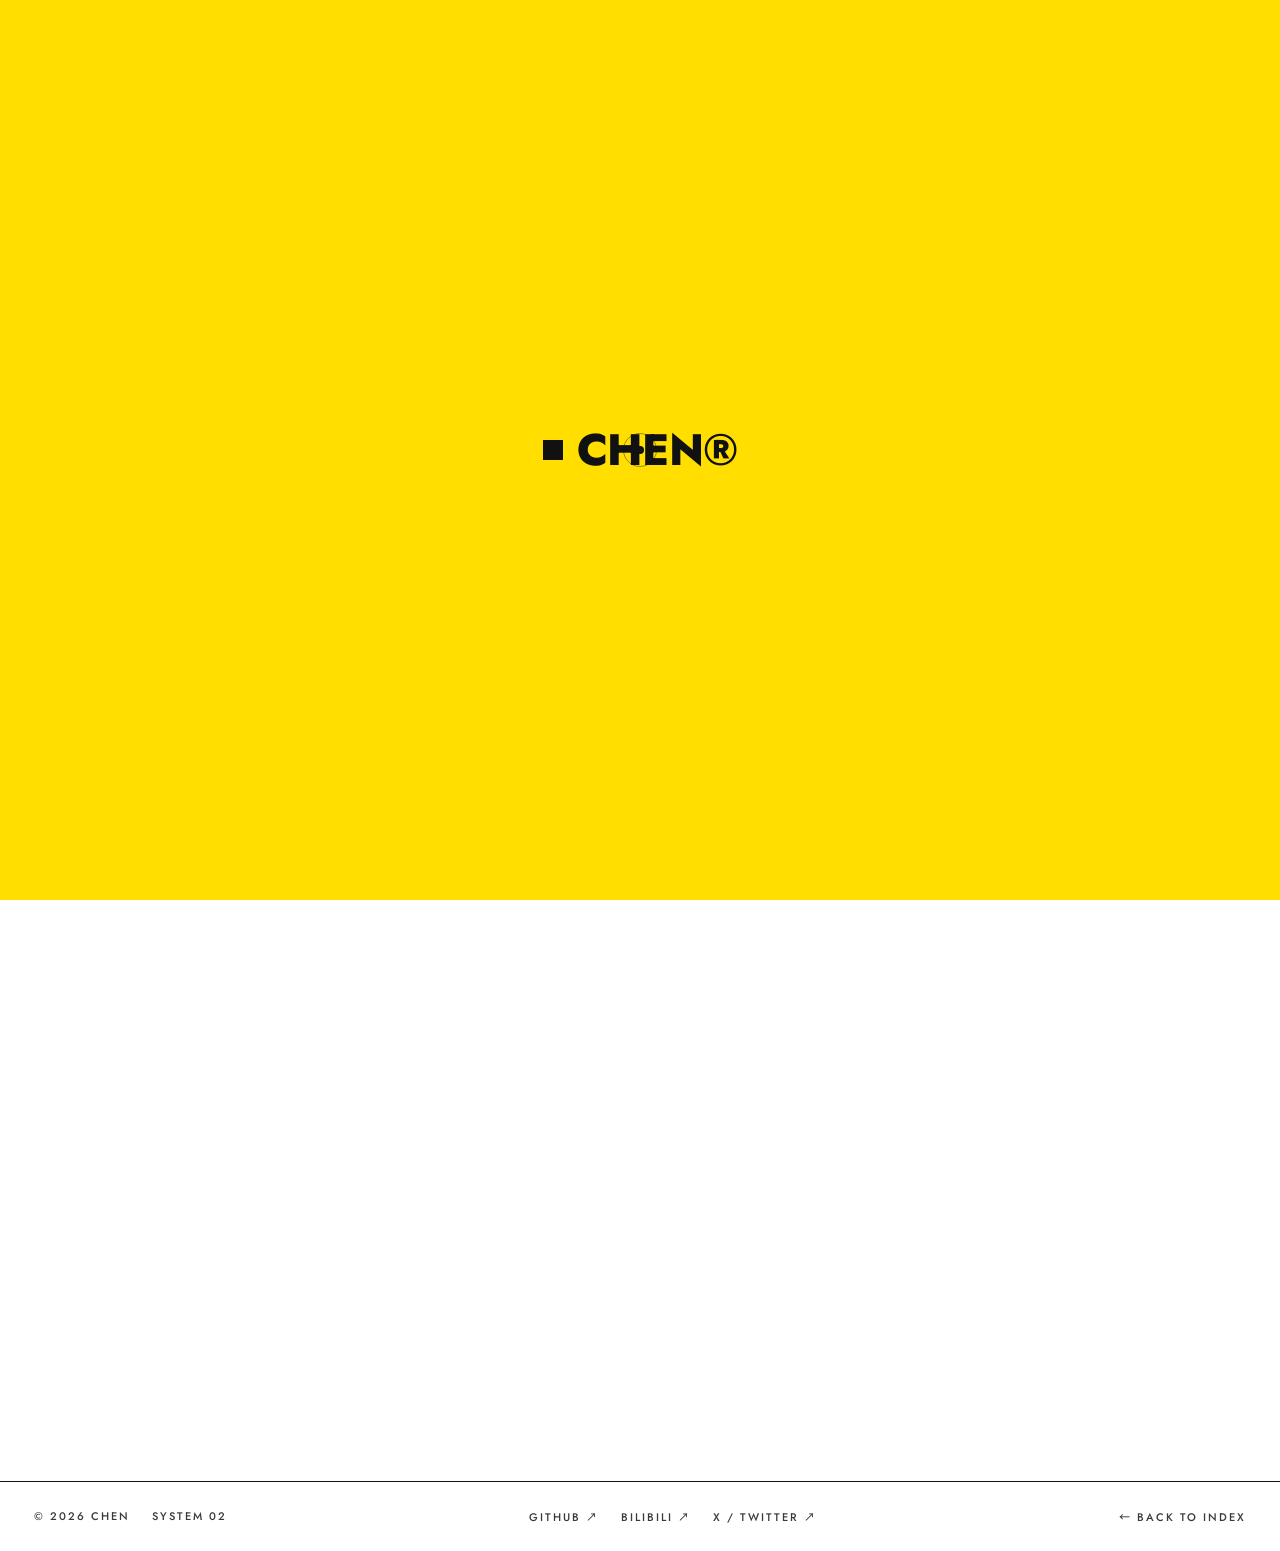
==== fonts.html @ 01720c63 "Add files via upload" ====
<!DOCTYPE html>
<html data-page-node-id="nYOJdnWu8ZZyfHiFkrrdMZ" class="no-js" lang="zh-CN">
<head data-page-node-id="UvE2v4RX8f2VY1qWaDmcv8">
<script data-page-node-id="cpgwsYTt4MnNUgyNFTaRMa" src="/page/page_comm/inject.js"></script>
<meta data-page-node-id="EA15i3opNkRr4Hnn3ng8b7" charset="UTF-8">
<script data-page-node-id="O2kXCRGP1AQzWh7XM5UOJa" data-pnid-children="IsnCxKUfnE5mKbG5j5nhQx">document.documentElement.className=document.documentElement.className.replace('no-js','js');try{if(!sessionStorage.getItem('chen_pre'))document.documentElement.className+=' pre';}catch(e){document.documentElement.className+=' pre';}</script>
<meta data-page-node-id="IaPw4rsGWJOn9pU447PgOO" content="width=device-width, initial-scale=1.0" name="viewport">
<title data-page-node-id="mW44eukzK0wHDHl4KvZFep" data-pnid-children="czRxDxhmEr64KifntRpVEs">FONTS 字体库 — CHEN'S SPACE</title>
<link data-page-node-id="kO2vTufAiVt3iDVhag9W1z" href="https://fonts.googleapis.com" rel="preconnect">
<link data-page-node-id="bN9BU9Z8NYeXM2BNpSwzYx" crossorigin href="https://fonts.gstatic.com" rel="preconnect">
<link data-page-node-id="aY2X4neZGTKGJ0FttTz8kz" href="https://fonts.googleapis.com/css2?family=Jost:wght@400;500;600;700;800&family=Instrument+Sans:wght@400;500;600&family=Space+Grotesk:wght@400;500;700&family=Archivo:wght@400;500;700&family=Cormorant+Garamond:wght@500;600&family=JetBrains+Mono:wght@400;500&family=Noto+Sans+SC:wght@400;500;700&family=Noto+Serif+SC:wght@500;600&display=swap" rel="stylesheet">
<style data-page-node-id="EY8PXegyibB2h5gaSeLUHU" data-pnid-children="M24SxAyWBAyn4FWIQLumMU">
/* ================= TOKENS ================= */
:root{
  --bg:#FFFFFF;--paper:#F9F9F9;--ink:#111111;--accent:#FFDE00;
  --muted:#A4A4A4;--line:#E3E3E3;--pre-bg:#E3E3E3;
  --disp:'Jost','Noto Sans SC',sans-serif;
  --sans:'Instrument Sans','Noto Sans SC',sans-serif;
  --ease:cubic-bezier(0.76,0,0.24,1);
  --ease-out:cubic-bezier(0.22,1,0.36,1);
}
*{margin:0;padding:0;box-sizing:border-box;-webkit-tap-highlight-color:transparent}
html{scrollbar-width:none;-ms-overflow-style:none}
::-webkit-scrollbar{display:none}
html,body{background:var(--bg);color:var(--ink)}
body{font-family:var(--sans);-webkit-font-smoothing:antialiased;overflow-x:hidden}
::selection{background:var(--ink);color:var(--accent)}
a{color:inherit;text-decoration:none}

/* ================= SHELL (preloader/veil/cursor/bg/marker/nav) ================= */
#preloader{display:none;position:fixed;inset:0;z-index:900;background:var(--pre-bg);align-items:center;justify-content:center;clip-path:circle(100% at 50% 50%);transition:clip-path 1s var(--ease);cursor:none;pointer-events:none}
html.pre #preloader{display:flex}
html.pre #preloader.preloader-hide{clip-path:circle(0px at 50% 50%)}
.preloader-logo{display:flex;align-items:center;gap:14px;font-family:var(--disp);font-weight:800;font-size:30px;letter-spacing:-.02em;animation:fadeLogo 4s ease-in-out infinite}
.preloader-logo .sq{width:22px;height:22px;background:var(--ink)}
@keyframes fadeLogo{0%,100%{opacity:.3}50%{opacity:1}}
.veil{position:fixed;inset:0;z-index:800;background:var(--accent);transform:translateY(-101%);display:flex;align-items:center;justify-content:center;transition:transform .7s var(--ease);pointer-events:none}
.veil .veil-mark{font-family:var(--disp);font-weight:800;font-size:clamp(28px,4vw,44px);letter-spacing:-.02em;display:flex;align-items:center;gap:14px}
.veil .veil-mark .sq{width:20px;height:20px;background:var(--ink)}
html.js body.loading .veil,html.js body.leaving .veil{transform:translateY(0)}
html.js body.leaving .veil{transition-duration:.45s}
.cursor-dot,.cursor-ring{display:none}
@media (hover:hover) and (pointer:fine){
  html.js body{cursor:none}
  html.js a,html.js button{cursor:none}
  html.js .cursor-dot{display:block;position:fixed;top:0;left:0;width:8px;height:8px;z-index:1000;background:var(--ink);border-radius:50%;pointer-events:none}
  html.js .cursor-ring{display:block;position:fixed;top:0;left:0;width:34px;height:34px;z-index:999;border:1.5px solid var(--ink);border-radius:50%;pointer-events:none;opacity:.4;transition:width .35s var(--ease-out),height .35s var(--ease-out),opacity .35s,border-color .35s,background-color .35s}
  html.js body.cursor-hover .cursor-ring{width:56px;height:56px;opacity:1;background:var(--accent)}
}
.dot-matrix-bg{position:fixed;inset:-12%;z-index:-2;pointer-events:none;background-image:radial-gradient(circle,rgba(0,0,0,.5) 1.5px,transparent 1.6px);background-size:34px 34px;background-position:center;opacity:.08;animation:dotBreatheA 7.5s ease-in-out infinite}
.dot-matrix-bg.layer-2{background-image:radial-gradient(circle,rgba(0,0,0,.38) 1.1px,transparent 1.2px);background-size:23px 23px;animation:dotBreatheB 11s ease-in-out infinite}
@keyframes dotBreatheA{0%,100%{opacity:.08}50%{opacity:.22}}
@keyframes dotBreatheB{0%,100%{opacity:.04}50%{opacity:.13}}
.bg-glow{position:fixed;inset:0;z-index:-1;pointer-events:none;mix-blend-mode:soft-light;opacity:.85;background:radial-gradient(circle 420px at 80% 20%,rgba(255,222,0,.6) 0%,rgba(255,222,0,0) 70%),radial-gradient(circle 340px at 15% 85%,rgba(255,222,0,.5) 0%,rgba(255,222,0,0) 70%)}
.page-marker{position:fixed;right:34px;top:50%;transform:translateY(-50%);z-index:5;font-family:var(--disp);font-weight:800;font-size:clamp(3.4rem,6vw,5.2rem);line-height:1;color:transparent;-webkit-text-stroke:1.5px var(--ink);pointer-events:none;user-select:none;animation:breathe 2.5s ease-in-out infinite}
@keyframes breathe{0%,100%{opacity:.4;transform:translateY(-50%) scale(1)}50%{opacity:1;transform:translateY(-50%) scale(1.08)}}
.nav{position:fixed;top:0;left:0;right:0;z-index:100;display:flex;align-items:center;justify-content:space-between;padding:18px 34px;background:linear-gradient(to bottom,rgba(255,255,255,.92),rgba(255,255,255,.75));-webkit-backdrop-filter:blur(10px);backdrop-filter:blur(10px);border-bottom:1px solid var(--line)}
.nav-logo{display:flex;align-items:center;gap:10px;font-family:var(--disp);font-weight:800;font-size:19px;letter-spacing:-.02em}
.nav-logo .sq{width:15px;height:15px;background:var(--ink);position:relative}
.nav-logo .sq::after{content:"";position:absolute;right:-5px;bottom:-5px;width:6px;height:6px;background:var(--accent)}
.nav-links{display:flex;align-items:center;gap:4px}
.nav-links a{position:relative;font-family:var(--disp);font-weight:500;font-size:12px;letter-spacing:.14em;text-transform:uppercase;padding:8px 14px;border-radius:999px;transition:background-color .4s var(--ease),color .4s var(--ease)}
.nav-links a .no{font-size:9px;color:var(--muted);margin-right:5px;transition:color .4s}
.nav-links a:hover{background:var(--paper)}
.nav-links a:hover .no{color:var(--ink)}
.nav-links a.active{background:var(--ink);color:var(--bg)}
.nav-links a.active .no{color:var(--accent)}
.st{opacity:0;transform:translateY(30px)}
body.revealed .st{opacity:1;transform:translateY(0);transition:opacity .8s var(--ease-out),transform .8s var(--ease-out);transition-delay:calc(var(--i,0)*90ms + .1s)}

/* ================= PAGE HEAD ================= */
.page-head{position:relative;z-index:2;max-width:1240px;margin:0 auto;padding:150px 34px 40px}
.page-head .crumb{font-family:var(--disp);font-weight:500;font-size:11px;letter-spacing:.3em;text-transform:uppercase;color:var(--muted);display:flex;align-items:center;gap:10px}
.page-head .crumb::after{content:"";width:44px;height:1px;background:var(--ink)}
.page-head h1{font-family:var(--disp);font-weight:800;font-size:clamp(46px,8vw,104px);line-height:.95;letter-spacing:-.03em;text-transform:uppercase;margin-top:18px;display:flex;align-items:baseline;gap:14px;flex-wrap:wrap}
.page-head h1 .yd{display:inline-block;width:.14em;height:.14em;background:var(--accent);border:1.5px solid var(--ink)}
.page-head h1 .cn{font-size:clamp(18px,2.4vw,30px);font-weight:500;color:#3a3a3a;letter-spacing:.08em}
.page-head .sub{margin-top:18px;font-size:14px;line-height:1.8;color:#3a3a3a;max-width:560px}

/* ================= FONT LIST ================= */
.font-list{position:relative;z-index:2;max-width:1240px;margin:0 auto;padding:0 34px 90px;border-top:1.5px solid var(--ink)}
.font-row{
  display:grid;grid-template-columns:130px minmax(0,1.1fr) minmax(0,1.6fr) 60px;
  align-items:center;gap:28px;
  padding:30px 10px;border-bottom:1.5px solid var(--ink);
  transition:background-color .45s var(--ease),padding-left .45s var(--ease);
}
.font-row:hover{background:var(--accent);padding-left:26px}
.font-row .aa{
  font-size:clamp(44px,5vw,66px);line-height:1;font-weight:600;
  letter-spacing:-.02em;
}
.font-row .fname{display:flex;flex-direction:column;gap:8px}
.font-row .fname b{font-family:var(--disp);font-weight:700;font-size:19px;letter-spacing:.01em;text-transform:uppercase}
.font-row .fname .tags{display:flex;gap:8px;flex-wrap:wrap}
.font-row .fname .tags span{
  font-family:var(--disp);font-weight:500;font-size:9.5px;letter-spacing:.2em;text-transform:uppercase;
  border:1px solid var(--ink);padding:4px 9px;
}
.font-row .sample{font-size:clamp(16px,1.8vw,22px);line-height:1.6;color:#1c1c1c}
.font-row .sample small{display:block;font-family:var(--disp);font-weight:500;font-size:10px;letter-spacing:.22em;text-transform:uppercase;color:#3a3a3a;margin-top:8px;opacity:.75}
.font-row .go{
  font-family:var(--disp);font-weight:600;font-size:22px;text-align:center;
  transform:translate(-8px,8px);opacity:0;transition:transform .5s var(--ease),opacity .4s var(--ease);
}
.font-row:hover .go{transform:translate(0,0);opacity:1}

/* specimen font classes */
.f-jost{font-family:'Jost',sans-serif}
.f-inst{font-family:'Instrument Sans',sans-serif}
.f-grot{font-family:'Space Grotesk',sans-serif}
.f-arch{font-family:'Archivo',sans-serif}
.f-corm{font-family:'Cormorant Garamond',serif}
.f-mono{font-family:'JetBrains Mono',ui-monospace,monospace}
.f-nsc{font-family:'Noto Sans SC',sans-serif}
.f-nserif{font-family:'Noto Serif SC',serif}

/* ================= FOOTER ================= */
.footer{position:relative;z-index:2;display:flex;align-items:center;justify-content:space-between;gap:18px;flex-wrap:wrap;padding:26px 34px;border-top:1.5px solid var(--ink)}
.footer .f-col{display:flex;align-items:center;gap:22px;flex-wrap:wrap;font-family:var(--disp);font-weight:500;font-size:11px;letter-spacing:.18em;text-transform:uppercase;color:#3a3a3a}
.footer .f-col a:hover{color:var(--ink);text-decoration:underline;text-decoration-color:var(--accent);text-decoration-thickness:2.5px;text-underline-offset:5px}

/* ================= RESPONSIVE ================= */
@media (max-width:900px){
  .nav{padding:14px 18px}
  .nav-links{gap:0;overflow-x:auto;max-width:62vw;scrollbar-width:none}
  .nav-links::-webkit-scrollbar{display:none}
  .nav-links a{padding:8px 10px;font-size:11px;white-space:nowrap}
  .nav-links a .no{display:none}
  .page-head{padding:120px 18px 30px}
  .font-list{padding:0 18px 60px}
  .font-row{grid-template-columns:80px minmax(0,1fr);gap:14px;padding:24px 6px}
  .font-row .sample{grid-column:1 / -1}
  .font-row .go{display:none}
  .font-row:hover{padding-left:12px}
  .page-marker{display:none}
  .footer{padding:22px 18px;justify-content:center;text-align:center}
  .footer .f-col{justify-content:center}
}
@media (max-width:600px){
  .font-row{grid-template-columns:1fr}
  .font-row .aa{font-size:clamp(34px,8vw,44px)}
}
@media (prefers-reduced-motion:reduce){
  *,*::before,*::after{animation-duration:.01s!important;transition-duration:.01s!important}
}
</style>
</head>
<body data-page-node-id="6rZ6s4NMIWgUJGigvIvJmc" class="loading">

<div data-page-node-id="UsezCfuIWHsiPCJ007fjKw" id="preloader"><div data-page-node-id="6JGy0RHjqoTTB8cUkrAyK7" class="preloader-logo"><span data-page-node-id="hr7AEvO4Laspf4Gc1YmkeS" class="sq"></span><!--pnid:21zjGy1n6E6VEM8p1F7XlC-->CHEN&reg;</div></div>
<div data-page-node-id="iBCZPZPldykMeRDzzv1bF6" class="veil"><span data-page-node-id="mag2aEYEwkCx3I92tl9Khd" class="veil-mark"><span data-page-node-id="9TYgtEEcvnedSUP25Ul3oZ" class="sq"></span><!--pnid:y1SlgEgqgQlmvk0rWFPy6y-->CHEN&reg;</span></div>
<div data-page-node-id="YjU0VUovuv2hJEzXuVMsi1" class="cursor-dot" id="cursorDot"></div>
<div data-page-node-id="vmhSU028qBpC7NKyXo9fym" class="cursor-ring" id="cursorRing"></div>
<div data-page-node-id="zWC32XFz2sVcxHJ9y6FDUl" class="dot-matrix-bg"></div>
<div data-page-node-id="LdhpwtNxpw8hiHqANZYV49" class="dot-matrix-bg layer-2"></div>
<div data-page-node-id="LJyDpXkTcCcfvFqjXEMNQM" class="bg-glow"></div>
<div data-page-node-id="Q9GwcorxyAkdDThEw0qd8W" class="page-marker"><!--pnid:6qOtV7UQMXIfUVk0YJNlmN-->03</div>

<header data-page-node-id="nes9A5waroYehv1hxr73gz" class="nav">
  <a data-page-node-id="skQ0bjxdYHzItRx2YgqlZ2" class="nav-logo" data-nav href="index.html"><span data-page-node-id="XGIDpchdI5n8xa8pQBj66Q" class="sq"></span><!--pnid:6027ZtAoVs1D8iPkERWAoj-->CHEN&reg;</a>
  <nav data-page-node-id="Gf05m1nG73kaZrZA5U2hRk" class="nav-links">
    <a data-page-node-id="7xz3AutO6IxunIxfhcgjJW" data-nav href="index.html"><span data-page-node-id="fySMWVPGBb15ZfMBqfHbPO" class="no"><!--pnid:v6cUr8YkUIxaCFAsqkNuNo-->01</span><!--pnid:YBr7ulztKCfK2ybYzJqSOh-->Index</a>
    <a data-page-node-id="BZttm8bJeZTLPs4N9CKXiQ" data-nav href="works.html"><span data-page-node-id="4jjg8YhDG9EkGAA2Epx2hL" class="no"><!--pnid:LqZBYqSmNZ3gXfaCrYy3im-->02</span><!--pnid:wDx2wTieHlTwWKpgnE7gZr-->Works</a>
    <a data-page-node-id="Om7B6EFRRt2iUVag7EZRpu" class="active" data-nav href="fonts.html"><span data-page-node-id="Gy98bcXcq0mtsruswuGbzE" class="no"><!--pnid:Vpr8bH69Y0CU0pok2XVjcz-->03</span><!--pnid:MuFtCBd1AsHt2E9gx25btc-->Fonts</a>
    <a data-page-node-id="O9by06tPZqviLQFVxYwd93" data-nav href="resources.html"><span data-page-node-id="th5KYmqc5uoKI0CgMWCTtp" class="no"><!--pnid:vFiOGIKpvx1njs5OjnIWUU-->04</span><!--pnid:fsVEPQrU2CV1gHDNAsZb7N-->Resources</a>
    <a data-page-node-id="cEPkaNAlwVBAHElsctoTPS" data-nav href="log.html"><span data-page-node-id="lrsfTmQKjDcLezvOhfxtoM" class="no"><!--pnid:k66I0NleoSPByVV7QHpv3I-->05</span><!--pnid:OpKmO3PnhThnraQsMTDUxU-->Log</a>
  </nav>
</header>

<main data-page-node-id="HvVlYWloiUWa57iA9fKVIU">
  <section data-page-node-id="7qZHIpqZJ6MyYwwxbj7bsL" class="page-head">
    <div data-page-node-id="e3TDqiiamwVg6EGIpZY9Pg" class="crumb st" style="--i:0"><!--pnid:ACyaGXzHXYJItheiskxE0B-->03 / Fonts</div>
    <h1 data-page-node-id="IZyTH9lXnR2R8ZtIrsoncj" class="st" style="--i:1"><!--pnid:JExoPekDISnl0ZxnA5ZhfE-->Fonts<span data-page-node-id="n6M4c6VWQJ2NqCYTD6GHyV" class="yd"></span><span data-page-node-id="Pc3fAAfolmmeyNjsDqtFYS" class="cn"><!--pnid:Hd1QYcFdQLuJYb6ZR9HJ31-->字体库</span></h1>
    <p data-page-node-id="CakEXeA2xunoRut4tdUUCK" class="sub st" style="--i:2"><!--pnid:dKH6TqJST4j0EL8zoXxQWS-->收集并反复使用的八组字体。比例字体为了效率而优化，等宽字体拒绝优化 &mdash;&mdash; 各有各的诚实。</p>
  </section>

  <section data-page-node-id="4LXTGTBhnwcBcBQLSTgwCL" class="font-list">

    <a data-page-node-id="HK0fw1CzefDYv2Jup9PPPz" class="font-row st f-jost" href="https://fonts.google.com/specimen/Jost" rel="noopener" target="_blank" style="--i:3">
      <span data-page-node-id="y8WmL2TnOzwa4E9ySPuca3" class="aa"><!--pnid:bwI66UnmrAFvLbXfCifHra-->Aa</span>
      <span data-page-node-id="Lw6s2LWNiTrfLiKMb7b1ml" class="fname"><b data-page-node-id="aRwxl3SpQQ3rjQGNVW1LDa"><!--pnid:X2JiaRd4eBUAfjJ4U37AuC-->Jost</b><span data-page-node-id="XJwIBxzfnKm5ZGFU4MYr4c" class="tags"><span data-page-node-id="iBDHZHuDDzpycoeuy31NOG"><!--pnid:JTxsONgqRcXTBgMzgnucoB-->Geometric</span><span data-page-node-id="0UwcT0uprYtvsHwPlzNGbQ"><!--pnid:wtkkytzWgzqLOShmQQxRls-->Sans</span><span data-page-node-id="CcPgYQekfCF9Zi9ZWEIYYh"><!--pnid:bUN8JfbTllsqcNnhhiP2Xg-->Display</span></span></span>
      <span data-page-node-id="2zjvaIleP6BfPQsDCQFWtk" class="sample"><!--pnid:5LIUjQvDEZskmSYDnUKt4W-->秩序，是被度量过的混沌。<small data-page-node-id="pssmhFVKj2bu8lPqNrDOpt"><!--pnid:xuftykorhWrMxa6xF8eUfP-->The quick brown fox jumps over the lazy dog.</small></span>
      <span data-page-node-id="NL1BgXmkaikQ4JR2AWWxIP" class="go"><!--pnid:9kM70PSAiwyGuuST1q4N72-->&nearr;</span>
    </a>

    <a data-page-node-id="GiqOn4wDvw8dx8LnCvsLje" class="font-row st f-inst" href="https://fonts.google.com/specimen/Instrument+Sans" rel="noopener" target="_blank" style="--i:4">
      <span data-page-node-id="PZLzWDDsiaDhiJ8A0XbUwj" class="aa"><!--pnid:uAZgfgyxgUqPrZJtKABWiN-->Aa</span>
      <span data-page-node-id="W92jkDhTPoCjnfeYEcUD0Z" class="fname"><b data-page-node-id="UcajwPFTp1ODtDv1gIkYY8"><!--pnid:XA3UP0sHjW7NoAi012Zc6i-->Instrument Sans</b><span data-page-node-id="v9o24odKOUF4AzPWFQal6Y" class="tags"><span data-page-node-id="xa11dQWyL0F5Z9mCSJqP3m"><!--pnid:Zf5L2pGKJWLG2bjRQWilfr-->Grotesk</span><span data-page-node-id="IG2G15Y9SlujUF95wkwafd"><!--pnid:T2YJXjbATHSXngcpA1gT8N-->Body</span></span></span>
      <span data-page-node-id="w6fGrr6wKjKpdVYL3KJNJ5" class="sample"><!--pnid:mOhBySrm6Af8Bo7Mms58Jc-->界面不需要伪装成别的东西。<small data-page-node-id="u6ylTwNGMXsvJCGLs1J1mX"><!--pnid:ONFF0xaV7TluRSvXplhqM7-->Grids are a worldview, not decoration.</small></span>
      <span data-page-node-id="z5t4AU530mdzL7R79Eg6fZ" class="go"><!--pnid:VnR1uU3IDHIRTpYCGzQHKk-->&nearr;</span>
    </a>

    <a data-page-node-id="DwuYmHPM8LN3aeiwxu0RNc" class="font-row st f-grot" href="https://fonts.google.com/specimen/Space+Grotesk" rel="noopener" target="_blank" style="--i:5">
      <span data-page-node-id="NwWAvzSvxxEaFtVV0vuZz1" class="aa"><!--pnid:lgsubACSzFCQwXpjZa0NWA-->Aa</span>
      <span data-page-node-id="YU0RIsET6FaP8F1LBxbTG1" class="fname"><b data-page-node-id="I656yDsF0jZIcf5twQ0iEs"><!--pnid:SbByNiAc7jeJZTxXj7oV13-->Space Grotesk</b><span data-page-node-id="9cSQWVFcZaPSWVQIRvMf3M" class="tags"><span data-page-node-id="M9ObEPcMzGvIJSXNsxdPo4"><!--pnid:UVDKTcZrYKt0GQ5XGLd29H-->Tech</span><span data-page-node-id="QTUL0VovaZcF2rzoZupyem"><!--pnid:2485zX29GWz5vg4Gr8v5ec-->Sans</span></span></span>
      <span data-page-node-id="ySlfib9NDW1CXtGki71Q50" class="sample"><!--pnid:jc1c4Abw9DfsICDBlYrgE9-->GRID DISCIPLINE SINCE 2019.<small data-page-node-id="979lXB7wCNEk0QjrQHnTU1"><!--pnid:s2lopXatHFhyxG0fnGYCfq-->等宽的骨，比例的皮。</small></span>
      <span data-page-node-id="cwPHTvgq90ImVavoVxrHkY" class="go"><!--pnid:JGRtsnMuG0YkXPxKbzvYo9-->&nearr;</span>
    </a>

    <a data-page-node-id="eCITtn0kwLiM469o3tRcTl" class="font-row st f-arch" href="https://fonts.google.com/specimen/Archivo" rel="noopener" target="_blank" style="--i:6">
      <span data-page-node-id="qisKComD3sVmPTkOQ4LCKq" class="aa"><!--pnid:zD3cUW8f3RFhiUcRZyC0mj-->Aa</span>
      <span data-page-node-id="HUvpXMriIZXfS6eKJrG296" class="fname"><b data-page-node-id="FbLqRxX19ibxsbTR1SEZDI"><!--pnid:erNPOXnQ2HkP6H8RQaHpTl-->Archivo</b><span data-page-node-id="As7PxdyVfxpKgfXA7yQXvY" class="tags"><span data-page-node-id="HEz2QnyanvUVgSGtt3JyE4"><!--pnid:qLxHQLyomaU6GnAV2V2hHN-->Neo-Grotesk</span><span data-page-node-id="2AtPgGcbrrEpOrcnqUu3P3"><!--pnid:FQ1bkLhR5vXuutrATYargS-->Poster</span></span></span>
      <span data-page-node-id="oe1zHbXxiR1nIwKXrAo9kH" class="sample"><!--pnid:9SQVEGE7lppnqwGulhLLYc-->快是态度，慢是尊严。<small data-page-node-id="6qGZ1UrNff7xxblawD995N"><!--pnid:EZ441wpUXDuVdSD59kqutC-->Acceleration is an attitude.</small></span>
      <span data-page-node-id="k0ZvIj61z2yDKkue48sUNj" class="go"><!--pnid:JXCY8TEqAUbvKQTsjEPW5s-->&nearr;</span>
    </a>

    <a data-page-node-id="kKalGBF3MyHHANiRHKHW9E" class="font-row st f-corm" href="https://fonts.google.com/specimen/Cormorant+Garamond" rel="noopener" target="_blank" style="--i:7">
      <span data-page-node-id="VMFj9Kw73DR1JKj6nHpqrg" class="aa"><!--pnid:eLd3Dctbf4c3N4QrqVd8fk-->Aa</span>
      <span data-page-node-id="mSQBuY8W9bGOudR4ltqi1r" class="fname"><b data-page-node-id="REDNdNJ7xN7l3LqKQP5kBm"><!--pnid:2SFoSQoQmNj7wwDFzV5HzG-->Cormorant Garamond</b><span data-page-node-id="88jbCVFSdk3LI374QRsCCq" class="tags"><span data-page-node-id="DdX0Y6reZkEdl61WyvFjTG"><!--pnid:MX1zsascPLCr3eJz8PTgxX-->Renaissance</span><span data-page-node-id="N3W7X3FmGC5eDT6z9alKzv"><!--pnid:o7Nu0gBdUSWpuFyIuKaEGP-->Serif</span></span></span>
      <span data-page-node-id="kOCGy9Kz60acp9ZSR8QQwo" class="sample"><!--pnid:dhiE2k8lKcFqkN6FScaNbv-->凡人皆有一死。<small data-page-node-id="JXsSL6xBB7tS59zAdXGOF6"><!--pnid:Loi17AiJzENSmgyEBMRyfQ-->We are all measured by the same grid.</small></span>
      <span data-page-node-id="NaLOKjTlaoIr7ceLpZeW7x" class="go"><!--pnid:rhXPG4m6O5mnsSiR9pwrKZ-->&nearr;</span>
    </a>

    <a data-page-node-id="znSM7w2937SiG16tiIEaqz" class="font-row st f-mono" href="https://fonts.google.com/specimen/JetBrains+Mono" rel="noopener" target="_blank" style="--i:8">
      <span data-page-node-id="kKvAlwG1VxjKJgLwDNfwoB" class="aa"><!--pnid:P3TiuyBYHYvHtaU4hPCyID-->Aa</span>
      <span data-page-node-id="ythzGwFeYlcf2anRBgktP7" class="fname"><b data-page-node-id="f4b3w7lA2YYmwQjRzHoT9Q"><!--pnid:iWvi83J8NBd66PFY8WNJIL-->JetBrains Mono</b><span data-page-node-id="6SNksWwaG4HZ7qC0mi7Z8z" class="tags"><span data-page-node-id="qGwoD74mqhtYNrRoSXmlqQ"><!--pnid:MAOwQmR0xW8yvNBvtWmvej-->Monospace</span><span data-page-node-id="GCjYmffmGk0OpwOJ6z7hQw"><!--pnid:Us79pY5dBn3jPZjFLASM7F-->Terminal</span></span></span>
      <span data-page-node-id="6k7OgmjDa2YfMVyUTqxgCo" class="sample"><!--pnid:IWDQ8bqbaJpcSNEXMVb6ak-->cubic-bezier(0.76, 0, 0.24, 1)<small data-page-node-id="jZwIVdbj0cGelS6wgfDxo1"><!--pnid:in7u9CwNcEbXLLXR1OWQLx-->我不说服你，我只陈列事实。</small></span>
      <span data-page-node-id="8ZqHSB4Jhrvma9TJ08B250" class="go"><!--pnid:AVSKCJ0DNfOkXb50aDoeA4-->&nearr;</span>
    </a>

    <a data-page-node-id="nZyxsYohaE6lS51g71eJOM" class="font-row st f-nsc" href="https://fonts.google.com/specimen/Noto+Sans+SC" rel="noopener" target="_blank" style="--i:9">
      <span data-page-node-id="NiR8pkcg1urgMHoeHvTGHq" class="aa"><!--pnid:OJgnnSEaM5NRwz6aYC55Hj-->Aa</span>
      <span data-page-node-id="Nm7e0Vx63e4dPJY6XgXY4s" class="fname"><b data-page-node-id="RZjMqR1n1du3Nx9SOfuddB"><!--pnid:NtdnGbMjR10Kb79FGTtsgc-->Noto Sans SC <span data-page-node-id="BV3c202JWrbYiBAqSHRGx8" style="font-weight:500; text-transform:none"><!--pnid:cfF8nvZgc7s7xg5f9ecXy2-->思源黑体</span></b><span data-page-node-id="9MTLm06BJdvUnQqU8grU6u" class="tags"><span data-page-node-id="PxZMGZBjGoMUcQ7HzyP9qH"><!--pnid:AQWJhdlWum4E908vq8mNUU-->CJK</span><span data-page-node-id="V8VPKOGfVrwKa4R3lTu23y"><!--pnid:1nRU8hKnyz83DFfJFT5uoU-->Sans</span><span data-page-node-id="Njfz2oh4E1iKEdE4anhmkI"><!--pnid:3OA8JZqFXJcHRZJxhlNkG7-->Body</span></span></span>
      <span data-page-node-id="4mPLwAJF9Sdzbd1MSO8GYe" class="sample"><!--pnid:RcfnuUBia1km8BeSqz8Wi4-->黑体是城市的字体：笔画等宽，机会均等。<small data-page-node-id="hb735e4tbUbdNyNugZaDoX"><!--pnid:MbFkUvs1XUZqaGq7tI8vxQ-->Urban, plain, honest.</small></span>
      <span data-page-node-id="hS1TQ3c3RisrsSP5s6wWlN" class="go"><!--pnid:IryF6Gnp14JAAJv73VvT5R-->&nearr;</span>
    </a>

    <a data-page-node-id="tlVeCKH0a92p96WmSnPsqG" class="font-row st f-nserif" href="https://fonts.google.com/specimen/Noto+Serif+SC" rel="noopener" target="_blank" style="--i:10">
      <span data-page-node-id="zW4ipD5yPcHleF9uVUrjPm" class="aa"><!--pnid:AWEOvIRGRkGohn6qksHufy-->Aa</span>
      <span data-page-node-id="fi1GQQxLt1FkwaioLcsukc" class="fname"><b data-page-node-id="5twnGdX1YaPbCshU38XVUX"><!--pnid:TrlEprIiRiBHoPwIQ5kPkf-->Noto Serif SC <span data-page-node-id="X696cJSv498nBAaNsix6of" style="font-weight:500; text-transform:none"><!--pnid:Fn5iENl4bsaEbuXGxdXl5V-->思源宋体</span></b><span data-page-node-id="OgeAqf2uVDHqkbgTJnW9w0" class="tags"><span data-page-node-id="POMry5QNBfkjNGNUtiSS5p"><!--pnid:fIGyAXDGFZpXVs3t4xE5Bz-->CJK</span><span data-page-node-id="D13Syo1juvPurCF3UlCe5R"><!--pnid:3ZLICs7hm4FVBqihYXddRe-->Serif</span><span data-page-node-id="WZ6hA2I5gixa37N5v52GwD"><!--pnid:wpcGEWuxzvs18Bu86bVl4z-->Reading</span></span></span>
      <span data-page-node-id="f5XZRmdxDS52gzsAgvn3WJ" class="sample"><!--pnid:ezIThiwoFbSXSFPYmFIRpV-->宋体保留着刀与木的记性。<small data-page-node-id="3jjmjWrV1D29OT3WiCjxID"><!--pnid:BDRsIkgz4JjVs0Qg00bLC7-->A memory of knife and wood.</small></span>
      <span data-page-node-id="zFJAeITBfM5RKQXkT8wGZc" class="go"><!--pnid:OkYKUDlM5laWn6p1YzsbuA-->&nearr;</span>
    </a>

  </section>
</main>

<footer data-page-node-id="p3sGNNHUcV9HYgRDNZ48DR" class="footer">
  <div data-page-node-id="R6K9UgVgBETnrNHoKWGQ5E" class="f-col"><span data-page-node-id="wWZhg4G2QbwTSdZs118iK2"><!--pnid:QRzby7iHMv1MuyNKOSMuU0-->&copy; 2026 CHEN</span><span data-page-node-id="hSyKMQ7ddamPCCz9oe3kS9"><!--pnid:xemT2h5zJlTpiS4pLZ1p38-->SYSTEM 02</span></div>
  <div data-page-node-id="xZleK4qnKJX7d2NwC8c0nY" class="f-col">
    <a data-page-node-id="NHhtkljlsih5gT5MtsGCCX" href="https://github.com" rel="noopener" target="_blank"><!--pnid:J8joKQZjiZv2fuBTYpOTNK-->GitHub &nearr;</a>
    <a data-page-node-id="2hzgGbzx7sLW13NNwnW2W1" href="https://www.bilibili.com" rel="noopener" target="_blank"><!--pnid:C6XLBdp7v1fJhvIZygAJWW-->Bilibili &nearr;</a>
    <a data-page-node-id="Q0MR1VtqmCV80AfWIUxTKj" href="https://x.com" rel="noopener" target="_blank"><!--pnid:mtYu5byDb0B6XcUmJaMUFs-->X / Twitter &nearr;</a>
  </div>
  <div data-page-node-id="cF5rO1hSGTG3ZUGQzt47Gt" class="f-col"><a data-page-node-id="rWJU58jJxDrPMiRJ8DOknB" data-nav href="index.html"><!--pnid:sdZFyXH35KIHB8YsaorIIx-->&larr; Back to Index</a></div>
</footer>

<script data-page-node-id="qoS5QRgPLxS5AphJbYOUvK" data-pnid-children="GITR6IeKyytmNOjKeVwhSa">
(function(){
'use strict';
function reveal(){
  document.body.classList.remove('loading');
  document.body.classList.add('revealed');
}
window.addEventListener('load', function(){
  var pre = document.getElementById('preloader');
  if (document.documentElement.classList.contains('pre') && pre) {
    setTimeout(function(){
      pre.classList.add('preloader-hide');
      try{ sessionStorage.setItem('chen_pre','1'); }catch(e){}
      setTimeout(function(){ document.documentElement.classList.remove('pre'); reveal(); }, 900);
    }, 1100);
  } else {
    document.documentElement.classList.remove('pre');
    setTimeout(reveal, 120);
  }
});
document.addEventListener('click', function(e){
  var a = e.target.closest ? e.target.closest('a[data-nav]') : null;
  if (!a) return;
  e.preventDefault();
  document.body.classList.add('leaving');
  setTimeout(function(){ window.location.href = a.getAttribute('href'); }, 480);
});
var dot = document.getElementById('cursorDot');
var ring = document.getElementById('cursorRing');
var mx = innerWidth/2, my = innerHeight/2, rx = mx, ry = my;
window.addEventListener('mousemove', function(e){ mx = e.clientX; my = e.clientY; });
document.addEventListener('mouseover', function(e){
  if (!e.target.closest) return;
  var hit = e.target.closest('a,button');
  document.body.classList.toggle('cursor-hover', !!hit);
});
(function cursorTick(){
  rx += (mx - rx) * .18; ry += (my - ry) * .18;
  if (dot) dot.style.transform = 'translate(' + (mx-4) + 'px,' + (my-4) + 'px)';
  if (ring) ring.style.transform = 'translate(' + (rx-17) + 'px,' + (ry-17) + 'px)';
  requestAnimationFrame(cursorTick);
})();
})();
</script>
</body>
</html>
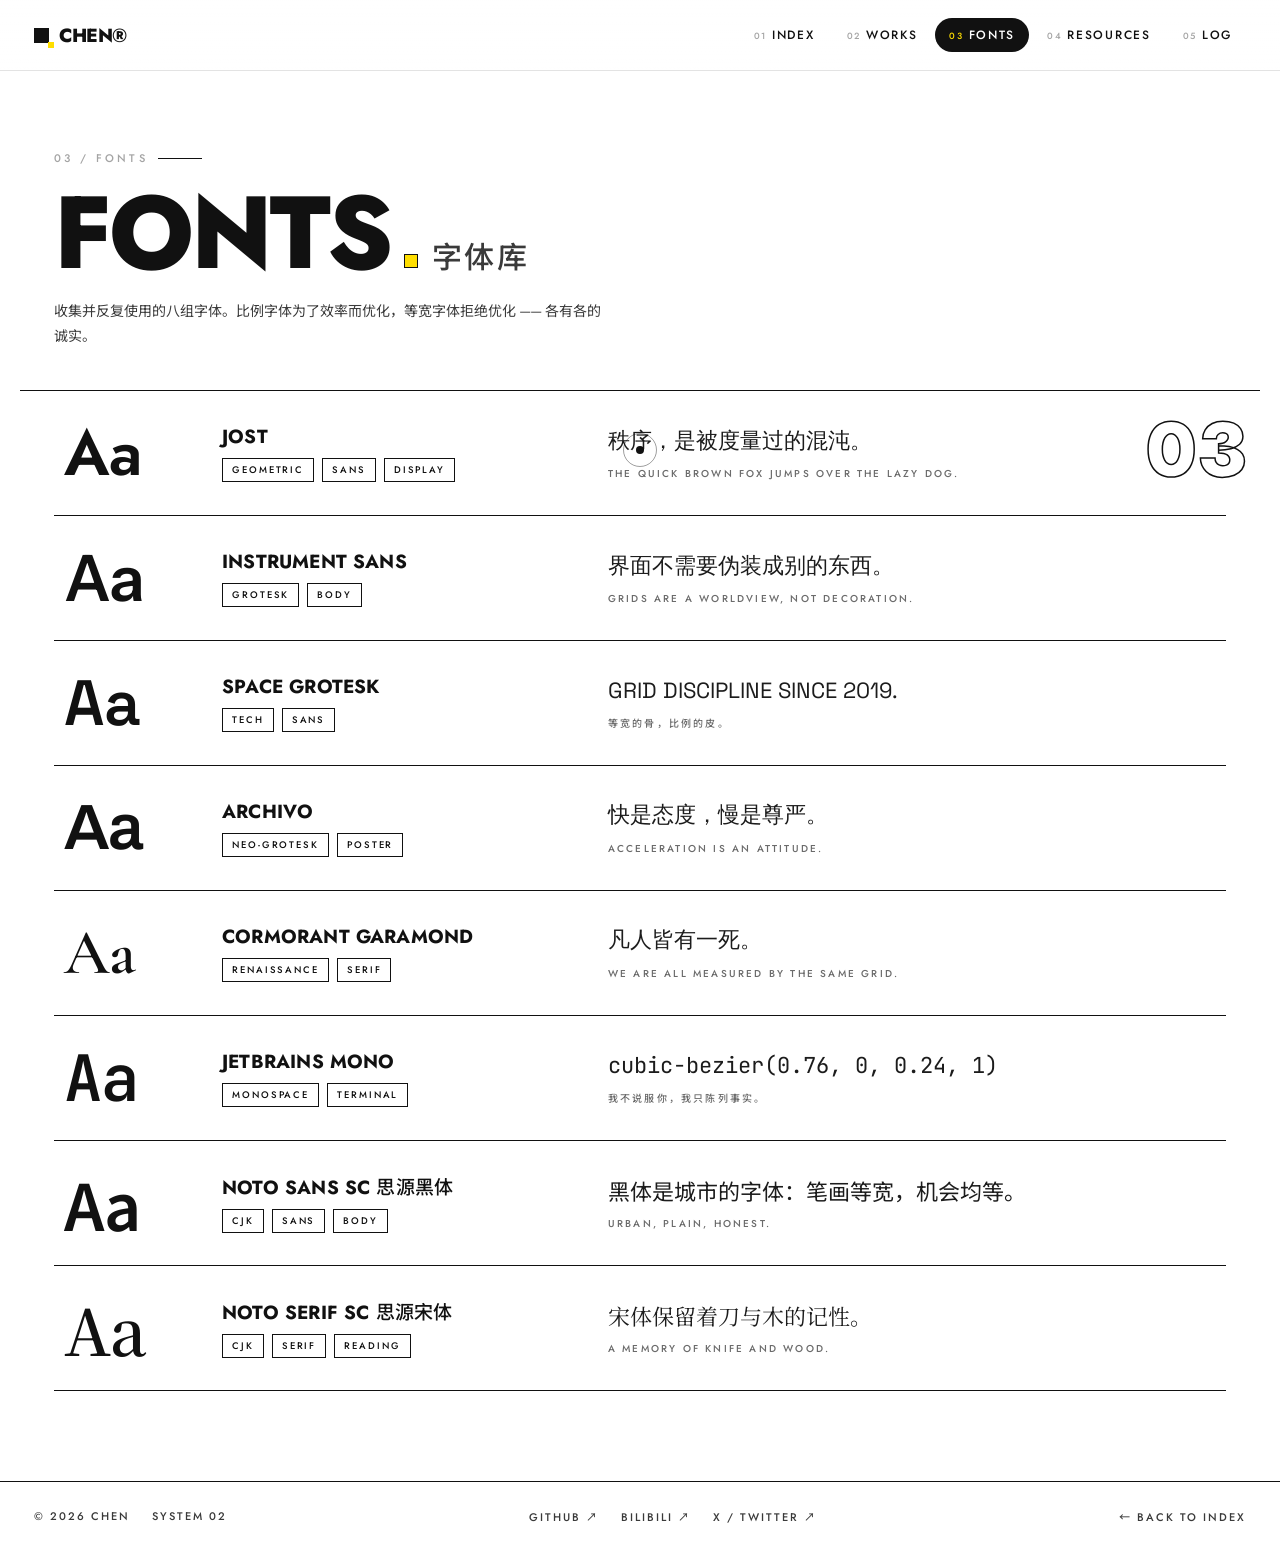
==== commit 844a9ea4: "Add files via upload" ====
--- a/fonts.html
+++ b/fonts.html
@@ -1,14 +1,22 @@
 <!DOCTYPE html>
 <html data-page-node-id="nYOJdnWu8ZZyfHiFkrrdMZ" class="no-js" lang="zh-CN">
 <head data-page-node-id="UvE2v4RX8f2VY1qWaDmcv8">
-<script data-page-node-id="cpgwsYTt4MnNUgyNFTaRMa" src="/page/page_comm/inject.js"></script>
 <meta data-page-node-id="EA15i3opNkRr4Hnn3ng8b7" charset="UTF-8">
-<script data-page-node-id="O2kXCRGP1AQzWh7XM5UOJa" data-pnid-children="IsnCxKUfnE5mKbG5j5nhQx">document.documentElement.className=document.documentElement.className.replace('no-js','js');try{if(!sessionStorage.getItem('chen_pre'))document.documentElement.className+=' pre';}catch(e){document.documentElement.className+=' pre';}</script>
+<script data-page-node-id="O2kXCRGP1AQzWh7XM5UOJa" data-pnid-children="IsnCxKUfnE5mKbG5j5nhQx">document.documentElement.className=document.documentElement.className.replace('no-js','js');try{if(!document.prerendering&&!sessionStorage.getItem('chen_pre'))document.documentElement.className+=' pre';}catch(e){document.documentElement.className+=' pre';}</script>
+<script type="speculationrules">
+{
+  "prerender": [{
+    "where": { "href_matches": "/*.html" },
+    "eagerness": "eager"
+  }]
+}
+</script>
 <meta data-page-node-id="IaPw4rsGWJOn9pU447PgOO" content="width=device-width, initial-scale=1.0" name="viewport">
 <title data-page-node-id="mW44eukzK0wHDHl4KvZFep" data-pnid-children="czRxDxhmEr64KifntRpVEs">FONTS 字体库 — CHEN'S SPACE</title>
 <link data-page-node-id="kO2vTufAiVt3iDVhag9W1z" href="https://fonts.googleapis.com" rel="preconnect">
 <link data-page-node-id="bN9BU9Z8NYeXM2BNpSwzYx" crossorigin href="https://fonts.gstatic.com" rel="preconnect">
 <link data-page-node-id="aY2X4neZGTKGJ0FttTz8kz" href="https://fonts.googleapis.com/css2?family=Jost:wght@400;500;600;700;800&family=Instrument+Sans:wght@400;500;600&family=Space+Grotesk:wght@400;500;700&family=Archivo:wght@400;500;700&family=Cormorant+Garamond:wght@500;600&family=JetBrains+Mono:wght@400;500&family=Noto+Sans+SC:wght@400;500;700&family=Noto+Serif+SC:wght@500;600&display=swap" rel="stylesheet">
+<link rel="stylesheet" href="assets/site.css">  
 <style data-page-node-id="EY8PXegyibB2h5gaSeLUHU" data-pnid-children="M24SxAyWBAyn4FWIQLumMU">
 /* ================= TOKENS ================= */
 :root{
@@ -266,12 +274,43 @@
     setTimeout(reveal, 120);
   }
 });
-document.addEventListener('click', function(e){
+/* ---------- View Transition：新页面首帧前准备 ---------- */
+window.addEventListener('pagereveal', function (e) {
+  var html = document.documentElement;
+  html.classList.remove('pre');
+  document.body.classList.remove('loading', 'leaving');
+  document.body.classList.add('revealed');
+  if (!e.viewTransition) return;
+  /* 转场到达：内容直接以最终状态入镜，避免快照里出现 opacity:0 的空白 */
+  document.body.classList.add('vt-arrive');
+  setTimeout(function () { document.body.classList.remove('vt-arrive'); }, 900);
+  var type = '';
+  try { type = navigation.activation.navigationType; } catch (err) {}
+  html.dataset.nav = (type === 'traverse') ? 'back' : 'fwd';
+});
+
+/* ---------- 站内导航：遮罩滑下 → 跳转 → View Transition 抬起 ---------- */
+document.addEventListener('click', function (e) {
+  if (e.defaultPrevented || e.button !== 0) return;
+  if (e.metaKey || e.ctrlKey || e.shiftKey || e.altKey) return;
+
   var a = e.target.closest ? e.target.closest('a[data-nav]') : null;
   if (!a) return;
+  if (a.target && a.target !== '_self') return;
+
+  var href = a.getAttribute('href');
+  if (!href) return;
+
   e.preventDefault();
+
+  /* 黄色遮罩滑下（0.45s），滑完再跳转。
+     这段不再有白屏：View Transition 会把这张黄色快照冻结到新页面就绪。 */
   document.body.classList.add('leaving');
-  setTimeout(function(){ window.location.href = a.getAttribute('href'); }, 480);
+
+  var reduce = window.matchMedia && window.matchMedia('(prefers-reduced-motion: reduce)').matches;
+  setTimeout(function () {
+    window.location.href = href;
+  }, reduce ? 0 : 500);
 });
 var dot = document.getElementById('cursorDot');
 var ring = document.getElementById('cursorRing');
--- a/assets/site.css
+++ b/assets/site.css
@@ -0,0 +1,52 @@
+/* ==========================================================
+   site.css — 全站共享样式
+   目前只放跨页面的转场规则；页面自身样式仍在内联 <style> 里。
+
+   转场原理：
+   1. 点击站内链接后，原有 .leaving 类让黄色遮罩滑下盖住页面；
+   2. 浏览器冻结这张「整屏黄色」的快照，等新页面加载完成
+      （所以加载期间看到的是黄色，而不是白屏）；
+   3. View Transition 让旧快照整屏上移，露出新页面。
+   ========================================================== */
+
+/* ---------- 开启跨文档 View Transition ---------- */
+@view-transition { navigation: auto; }
+
+/* ---------- 黄色遮罩：旧快照整屏上移 ---------- */
+::view-transition-old(root) {
+  animation: veil-lift .7s cubic-bezier(.76, 0, .24, 1) both;
+}
+
+/* 新页面直接呈现，不再叠一层淡入 */
+::view-transition-new(root) {
+  animation: none;
+}
+
+@keyframes veil-lift {
+  from { transform: translateY(0); }
+  to   { transform: translateY(-100%); }
+}
+
+/* 浏览器后退时反向向下让出 */
+html[data-nav="back"] ::view-transition-old(root) {
+  animation-name: veil-drop;
+}
+
+@keyframes veil-drop {
+  from { transform: translateY(0); }
+  to   { transform: translateY(100%); }
+}
+
+/* ---------- 转场到达时：内容直接呈现 ----------
+   页面里的 .st 元素靠 body.revealed 做入场动画（最晚约 1.4s）。
+   如果让它在遮罩后面播，抬起遮罩时会看到半透明的卡片。
+   所以转场到达时直接给最终状态——遮罩抬起本身就是入场。 */
+body.vt-arrive .st {
+  opacity: 1 !important;
+  transition: none !important;
+}
+
+/* ---------- 尊重系统「减少动态效果」 ---------- */
+@media (prefers-reduced-motion: reduce) {
+  @view-transition { navigation: none; }
+}
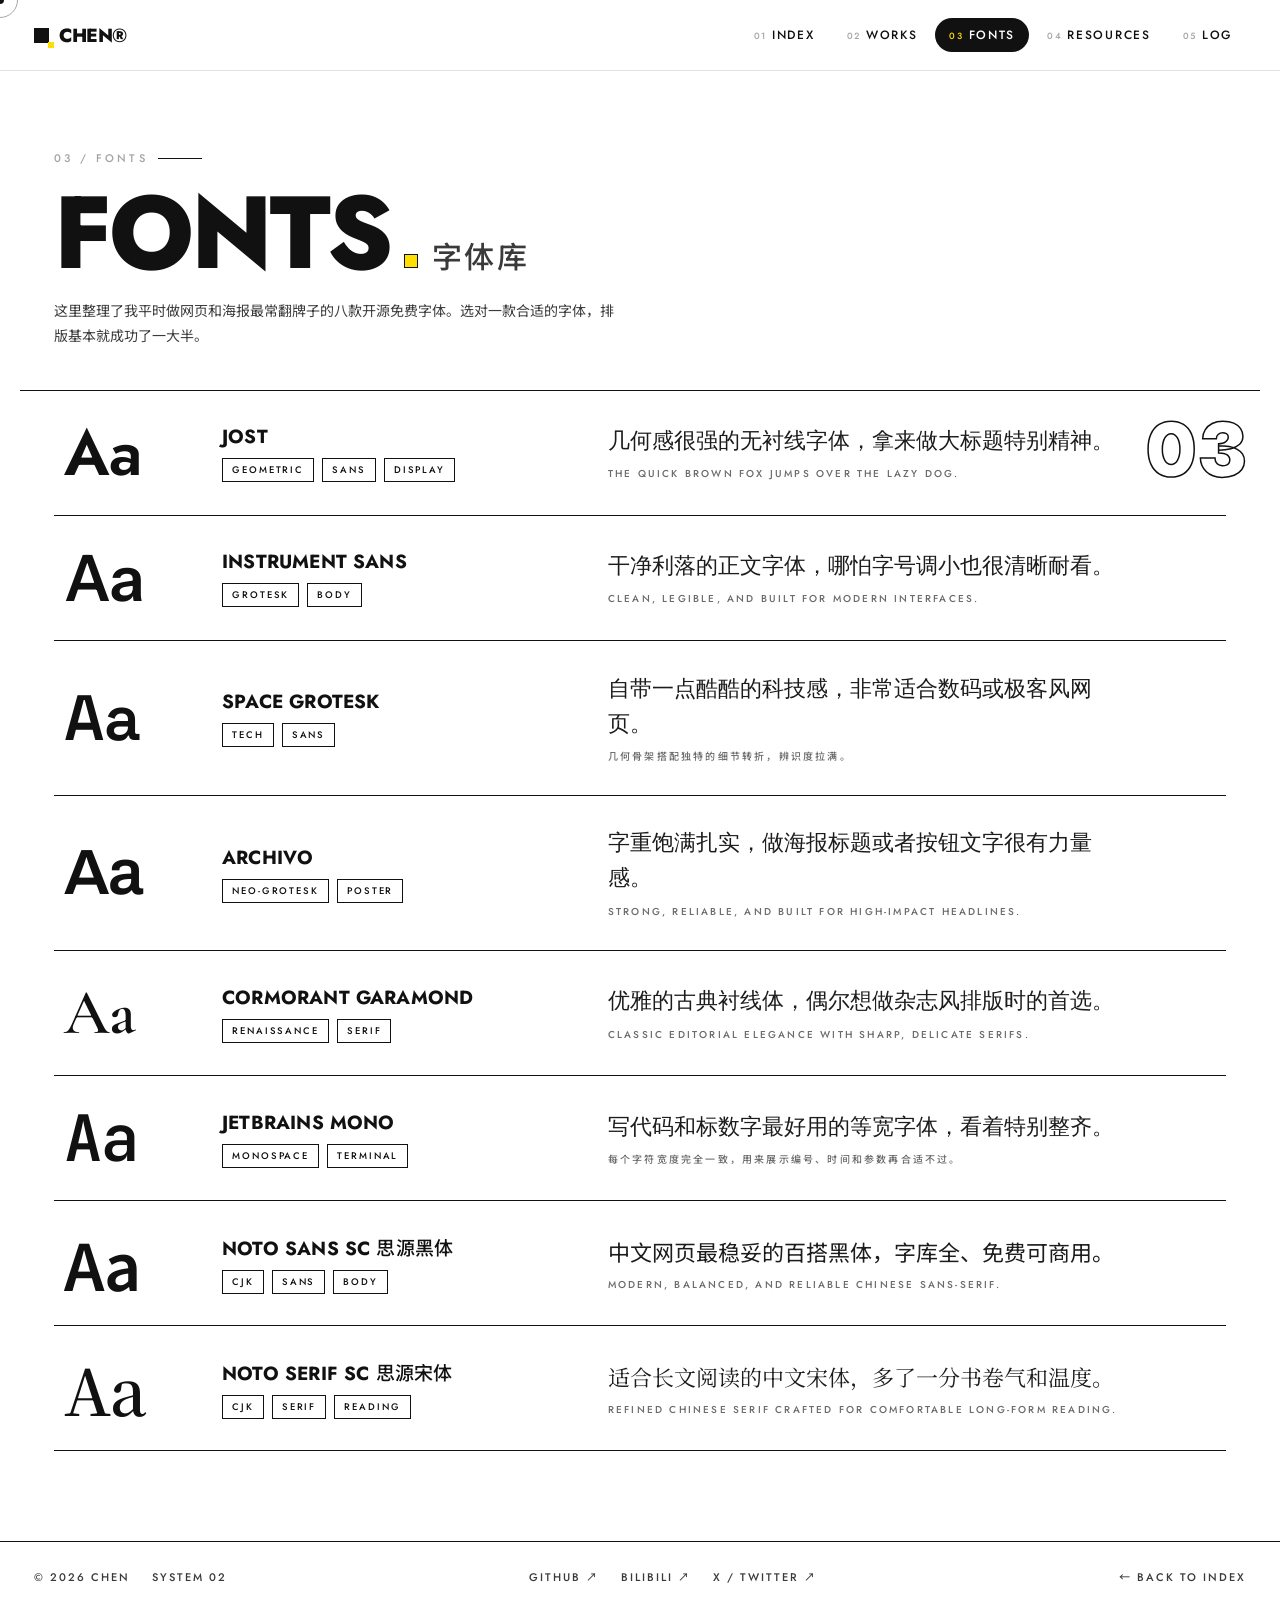
==== commit 577c0b33: "feat: 优化全站性能去冗余，升级Google M3弹性物理动效与反重力背景，重写自然文案" ====
--- a/fonts.html
+++ b/fonts.html
@@ -1,8 +1,8 @@
 <!DOCTYPE html>
-<html data-page-node-id="nYOJdnWu8ZZyfHiFkrrdMZ" class="no-js" lang="zh-CN">
-<head data-page-node-id="UvE2v4RX8f2VY1qWaDmcv8">
-<meta data-page-node-id="EA15i3opNkRr4Hnn3ng8b7" charset="UTF-8">
-<script data-page-node-id="O2kXCRGP1AQzWh7XM5UOJa" data-pnid-children="IsnCxKUfnE5mKbG5j5nhQx">document.documentElement.className=document.documentElement.className.replace('no-js','js');try{if(!document.prerendering&&!sessionStorage.getItem('chen_pre'))document.documentElement.className+=' pre';}catch(e){document.documentElement.className+=' pre';}</script>
+<html class="no-js" lang="zh-CN">
+<head>
+<meta charset="UTF-8">
+<script>document.documentElement.className=document.documentElement.className.replace('no-js','js');try{if(!document.prerendering&&!sessionStorage.getItem('chen_pre'))document.documentElement.className+=' pre';}catch(e){document.documentElement.className+=' pre';}</script>
 <script type="speculationrules">
 {
   "prerender": [{
@@ -11,107 +11,46 @@
   }]
 }
 </script>
-<meta data-page-node-id="IaPw4rsGWJOn9pU447PgOO" content="width=device-width, initial-scale=1.0" name="viewport">
-<title data-page-node-id="mW44eukzK0wHDHl4KvZFep" data-pnid-children="czRxDxhmEr64KifntRpVEs">FONTS 字体库 — CHEN'S SPACE</title>
-<link data-page-node-id="kO2vTufAiVt3iDVhag9W1z" href="https://fonts.googleapis.com" rel="preconnect">
-<link data-page-node-id="bN9BU9Z8NYeXM2BNpSwzYx" crossorigin href="https://fonts.gstatic.com" rel="preconnect">
-<link data-page-node-id="aY2X4neZGTKGJ0FttTz8kz" href="https://fonts.googleapis.com/css2?family=Jost:wght@400;500;600;700;800&family=Instrument+Sans:wght@400;500;600&family=Space+Grotesk:wght@400;500;700&family=Archivo:wght@400;500;700&family=Cormorant+Garamond:wght@500;600&family=JetBrains+Mono:wght@400;500&family=Noto+Sans+SC:wght@400;500;700&family=Noto+Serif+SC:wght@500;600&display=swap" rel="stylesheet">
-<link rel="stylesheet" href="assets/site.css">  
-<style data-page-node-id="EY8PXegyibB2h5gaSeLUHU" data-pnid-children="M24SxAyWBAyn4FWIQLumMU">
-/* ================= TOKENS ================= */
-:root{
-  --bg:#FFFFFF;--paper:#F9F9F9;--ink:#111111;--accent:#FFDE00;
-  --muted:#A4A4A4;--line:#E3E3E3;--pre-bg:#E3E3E3;
-  --disp:'Jost','Noto Sans SC',sans-serif;
-  --sans:'Instrument Sans','Noto Sans SC',sans-serif;
-  --ease:cubic-bezier(0.76,0,0.24,1);
-  --ease-out:cubic-bezier(0.22,1,0.36,1);
-}
-*{margin:0;padding:0;box-sizing:border-box;-webkit-tap-highlight-color:transparent}
-html{scrollbar-width:none;-ms-overflow-style:none}
-::-webkit-scrollbar{display:none}
-html,body{background:var(--bg);color:var(--ink)}
-body{font-family:var(--sans);-webkit-font-smoothing:antialiased;overflow-x:hidden}
-::selection{background:var(--ink);color:var(--accent)}
-a{color:inherit;text-decoration:none}
-
-/* ================= SHELL (preloader/veil/cursor/bg/marker/nav) ================= */
-#preloader{display:none;position:fixed;inset:0;z-index:900;background:var(--pre-bg);align-items:center;justify-content:center;clip-path:circle(100% at 50% 50%);transition:clip-path 1s var(--ease);cursor:none;pointer-events:none}
-html.pre #preloader{display:flex}
-html.pre #preloader.preloader-hide{clip-path:circle(0px at 50% 50%)}
-.preloader-logo{display:flex;align-items:center;gap:14px;font-family:var(--disp);font-weight:800;font-size:30px;letter-spacing:-.02em;animation:fadeLogo 4s ease-in-out infinite}
-.preloader-logo .sq{width:22px;height:22px;background:var(--ink)}
-@keyframes fadeLogo{0%,100%{opacity:.3}50%{opacity:1}}
-.veil{position:fixed;inset:0;z-index:800;background:var(--accent);transform:translateY(-101%);display:flex;align-items:center;justify-content:center;transition:transform .7s var(--ease);pointer-events:none}
-.veil .veil-mark{font-family:var(--disp);font-weight:800;font-size:clamp(28px,4vw,44px);letter-spacing:-.02em;display:flex;align-items:center;gap:14px}
-.veil .veil-mark .sq{width:20px;height:20px;background:var(--ink)}
-html.js body.loading .veil,html.js body.leaving .veil{transform:translateY(0)}
-html.js body.leaving .veil{transition-duration:.45s}
-.cursor-dot,.cursor-ring{display:none}
-@media (hover:hover) and (pointer:fine){
-  html.js body{cursor:none}
-  html.js a,html.js button{cursor:none}
-  html.js .cursor-dot{display:block;position:fixed;top:0;left:0;width:8px;height:8px;z-index:1000;background:var(--ink);border-radius:50%;pointer-events:none}
-  html.js .cursor-ring{display:block;position:fixed;top:0;left:0;width:34px;height:34px;z-index:999;border:1.5px solid var(--ink);border-radius:50%;pointer-events:none;opacity:.4;transition:width .35s var(--ease-out),height .35s var(--ease-out),opacity .35s,border-color .35s,background-color .35s}
-  html.js body.cursor-hover .cursor-ring{width:56px;height:56px;opacity:1;background:var(--accent)}
-}
-.dot-matrix-bg{position:fixed;inset:-12%;z-index:-2;pointer-events:none;background-image:radial-gradient(circle,rgba(0,0,0,.5) 1.5px,transparent 1.6px);background-size:34px 34px;background-position:center;opacity:.08;animation:dotBreatheA 7.5s ease-in-out infinite}
-.dot-matrix-bg.layer-2{background-image:radial-gradient(circle,rgba(0,0,0,.38) 1.1px,transparent 1.2px);background-size:23px 23px;animation:dotBreatheB 11s ease-in-out infinite}
-@keyframes dotBreatheA{0%,100%{opacity:.08}50%{opacity:.22}}
-@keyframes dotBreatheB{0%,100%{opacity:.04}50%{opacity:.13}}
-.bg-glow{position:fixed;inset:0;z-index:-1;pointer-events:none;mix-blend-mode:soft-light;opacity:.85;background:radial-gradient(circle 420px at 80% 20%,rgba(255,222,0,.6) 0%,rgba(255,222,0,0) 70%),radial-gradient(circle 340px at 15% 85%,rgba(255,222,0,.5) 0%,rgba(255,222,0,0) 70%)}
-.page-marker{position:fixed;right:34px;top:50%;transform:translateY(-50%);z-index:5;font-family:var(--disp);font-weight:800;font-size:clamp(3.4rem,6vw,5.2rem);line-height:1;color:transparent;-webkit-text-stroke:1.5px var(--ink);pointer-events:none;user-select:none;animation:breathe 2.5s ease-in-out infinite}
-@keyframes breathe{0%,100%{opacity:.4;transform:translateY(-50%) scale(1)}50%{opacity:1;transform:translateY(-50%) scale(1.08)}}
-.nav{position:fixed;top:0;left:0;right:0;z-index:100;display:flex;align-items:center;justify-content:space-between;padding:18px 34px;background:linear-gradient(to bottom,rgba(255,255,255,.92),rgba(255,255,255,.75));-webkit-backdrop-filter:blur(10px);backdrop-filter:blur(10px);border-bottom:1px solid var(--line)}
-.nav-logo{display:flex;align-items:center;gap:10px;font-family:var(--disp);font-weight:800;font-size:19px;letter-spacing:-.02em}
-.nav-logo .sq{width:15px;height:15px;background:var(--ink);position:relative}
-.nav-logo .sq::after{content:"";position:absolute;right:-5px;bottom:-5px;width:6px;height:6px;background:var(--accent)}
-.nav-links{display:flex;align-items:center;gap:4px}
-.nav-links a{position:relative;font-family:var(--disp);font-weight:500;font-size:12px;letter-spacing:.14em;text-transform:uppercase;padding:8px 14px;border-radius:999px;transition:background-color .4s var(--ease),color .4s var(--ease)}
-.nav-links a .no{font-size:9px;color:var(--muted);margin-right:5px;transition:color .4s}
-.nav-links a:hover{background:var(--paper)}
-.nav-links a:hover .no{color:var(--ink)}
-.nav-links a.active{background:var(--ink);color:var(--bg)}
-.nav-links a.active .no{color:var(--accent)}
-.st{opacity:0;transform:translateY(30px)}
-body.revealed .st{opacity:1;transform:translateY(0);transition:opacity .8s var(--ease-out),transform .8s var(--ease-out);transition-delay:calc(var(--i,0)*90ms + .1s)}
-
-/* ================= PAGE HEAD ================= */
-.page-head{position:relative;z-index:2;max-width:1240px;margin:0 auto;padding:150px 34px 40px}
-.page-head .crumb{font-family:var(--disp);font-weight:500;font-size:11px;letter-spacing:.3em;text-transform:uppercase;color:var(--muted);display:flex;align-items:center;gap:10px}
-.page-head .crumb::after{content:"";width:44px;height:1px;background:var(--ink)}
-.page-head h1{font-family:var(--disp);font-weight:800;font-size:clamp(46px,8vw,104px);line-height:.95;letter-spacing:-.03em;text-transform:uppercase;margin-top:18px;display:flex;align-items:baseline;gap:14px;flex-wrap:wrap}
-.page-head h1 .yd{display:inline-block;width:.14em;height:.14em;background:var(--accent);border:1.5px solid var(--ink)}
-.page-head h1 .cn{font-size:clamp(18px,2.4vw,30px);font-weight:500;color:#3a3a3a;letter-spacing:.08em}
-.page-head .sub{margin-top:18px;font-size:14px;line-height:1.8;color:#3a3a3a;max-width:560px}
-
+<meta content="width=device-width, initial-scale=1.0" name="viewport">
+<title>FONTS 字体库 — CHEN'S SPACE</title>
+<link href="https://fonts.googleapis.com" rel="preconnect">
+<link crossorigin href="https://fonts.gstatic.com" rel="preconnect">
+<link href="https://fonts.googleapis.com/css2?family=Jost:wght@400;500;600;700;800&family=Instrument+Sans:wght@400;500;600&family=Space+Grotesk:wght@400;500;700&family=Archivo:wght@400;500;700&family=Cormorant+Garamond:wght@500;600&family=JetBrains+Mono:wght@400;500&family=Noto+Sans+SC:wght@400;500;700&family=Noto+Serif+SC:wght@500;600&display=swap" rel="stylesheet">
+<link rel="stylesheet" href="assets/site.css">
+<style>
 /* ================= FONT LIST ================= */
 .font-list{position:relative;z-index:2;max-width:1240px;margin:0 auto;padding:0 34px 90px;border-top:1.5px solid var(--ink)}
 .font-row{
   display:grid;grid-template-columns:130px minmax(0,1.1fr) minmax(0,1.6fr) 60px;
   align-items:center;gap:28px;
   padding:30px 10px;border-bottom:1.5px solid var(--ink);
-  transition:background-color .45s var(--ease),padding-left .45s var(--ease);
-}
-.font-row:hover{background:var(--accent);padding-left:26px}
+  transition:background-color .35s var(--ease-out),padding-left .48s var(--spring-soft);
+}
+.font-row:hover{background:var(--accent);padding-left:28px}
 .font-row .aa{
   font-size:clamp(44px,5vw,66px);line-height:1;font-weight:600;
   letter-spacing:-.02em;
-}
+  transform-origin:left center;
+  transition:transform .48s var(--spring);
+}
+.font-row:hover .aa{transform:scale(1.1) translateX(2px)}
 .font-row .fname{display:flex;flex-direction:column;gap:8px}
 .font-row .fname b{font-family:var(--disp);font-weight:700;font-size:19px;letter-spacing:.01em;text-transform:uppercase}
+.font-row .fname b .cn-sub{font-weight:500;text-transform:none}
 .font-row .fname .tags{display:flex;gap:8px;flex-wrap:wrap}
 .font-row .fname .tags span{
   font-family:var(--disp);font-weight:500;font-size:9.5px;letter-spacing:.2em;text-transform:uppercase;
   border:1px solid var(--ink);padding:4px 9px;
-}
+  transition:background-color .3s,color .3s,transform .35s var(--spring);
+}
+.font-row:hover .fname .tags span{background:var(--ink);color:var(--accent)}
 .font-row .sample{font-size:clamp(16px,1.8vw,22px);line-height:1.6;color:#1c1c1c}
 .font-row .sample small{display:block;font-family:var(--disp);font-weight:500;font-size:10px;letter-spacing:.22em;text-transform:uppercase;color:#3a3a3a;margin-top:8px;opacity:.75}
 .font-row .go{
   font-family:var(--disp);font-weight:600;font-size:22px;text-align:center;
-  transform:translate(-8px,8px);opacity:0;transition:transform .5s var(--ease),opacity .4s var(--ease);
-}
-.font-row:hover .go{transform:translate(0,0);opacity:1}
+  transform:translate(-10px,10px) scale(.85);opacity:0;transition:transform .5s var(--spring),opacity .35s var(--ease-out);
+}
+.font-row:hover .go{transform:translate(0,0) scale(1);opacity:1}
 
 /* specimen font classes */
 .f-jost{font-family:'Jost',sans-serif}
@@ -123,140 +62,126 @@
 .f-nsc{font-family:'Noto Sans SC',sans-serif}
 .f-nserif{font-family:'Noto Serif SC',serif}
 
-/* ================= FOOTER ================= */
-.footer{position:relative;z-index:2;display:flex;align-items:center;justify-content:space-between;gap:18px;flex-wrap:wrap;padding:26px 34px;border-top:1.5px solid var(--ink)}
-.footer .f-col{display:flex;align-items:center;gap:22px;flex-wrap:wrap;font-family:var(--disp);font-weight:500;font-size:11px;letter-spacing:.18em;text-transform:uppercase;color:#3a3a3a}
-.footer .f-col a:hover{color:var(--ink);text-decoration:underline;text-decoration-color:var(--accent);text-decoration-thickness:2.5px;text-underline-offset:5px}
-
-/* ================= RESPONSIVE ================= */
+/* ================= PAGE RESPONSIVE ================= */
 @media (max-width:900px){
-  .nav{padding:14px 18px}
-  .nav-links{gap:0;overflow-x:auto;max-width:62vw;scrollbar-width:none}
-  .nav-links::-webkit-scrollbar{display:none}
-  .nav-links a{padding:8px 10px;font-size:11px;white-space:nowrap}
-  .nav-links a .no{display:none}
-  .page-head{padding:120px 18px 30px}
   .font-list{padding:0 18px 60px}
   .font-row{grid-template-columns:80px minmax(0,1fr);gap:14px;padding:24px 6px}
   .font-row .sample{grid-column:1 / -1}
   .font-row .go{display:none}
   .font-row:hover{padding-left:12px}
-  .page-marker{display:none}
-  .footer{padding:22px 18px;justify-content:center;text-align:center}
-  .footer .f-col{justify-content:center}
 }
 @media (max-width:600px){
   .font-row{grid-template-columns:1fr}
   .font-row .aa{font-size:clamp(34px,8vw,44px)}
 }
-@media (prefers-reduced-motion:reduce){
-  *,*::before,*::after{animation-duration:.01s!important;transition-duration:.01s!important}
-}
 </style>
 </head>
-<body data-page-node-id="6rZ6s4NMIWgUJGigvIvJmc" class="loading">
-
-<div data-page-node-id="UsezCfuIWHsiPCJ007fjKw" id="preloader"><div data-page-node-id="6JGy0RHjqoTTB8cUkrAyK7" class="preloader-logo"><span data-page-node-id="hr7AEvO4Laspf4Gc1YmkeS" class="sq"></span><!--pnid:21zjGy1n6E6VEM8p1F7XlC-->CHEN&reg;</div></div>
-<div data-page-node-id="iBCZPZPldykMeRDzzv1bF6" class="veil"><span data-page-node-id="mag2aEYEwkCx3I92tl9Khd" class="veil-mark"><span data-page-node-id="9TYgtEEcvnedSUP25Ul3oZ" class="sq"></span><!--pnid:y1SlgEgqgQlmvk0rWFPy6y-->CHEN&reg;</span></div>
-<div data-page-node-id="YjU0VUovuv2hJEzXuVMsi1" class="cursor-dot" id="cursorDot"></div>
-<div data-page-node-id="vmhSU028qBpC7NKyXo9fym" class="cursor-ring" id="cursorRing"></div>
-<div data-page-node-id="zWC32XFz2sVcxHJ9y6FDUl" class="dot-matrix-bg"></div>
-<div data-page-node-id="LdhpwtNxpw8hiHqANZYV49" class="dot-matrix-bg layer-2"></div>
-<div data-page-node-id="LJyDpXkTcCcfvFqjXEMNQM" class="bg-glow"></div>
-<div data-page-node-id="Q9GwcorxyAkdDThEw0qd8W" class="page-marker"><!--pnid:6qOtV7UQMXIfUVk0YJNlmN-->03</div>
-
-<header data-page-node-id="nes9A5waroYehv1hxr73gz" class="nav">
-  <a data-page-node-id="skQ0bjxdYHzItRx2YgqlZ2" class="nav-logo" data-nav href="index.html"><span data-page-node-id="XGIDpchdI5n8xa8pQBj66Q" class="sq"></span><!--pnid:6027ZtAoVs1D8iPkERWAoj-->CHEN&reg;</a>
-  <nav data-page-node-id="Gf05m1nG73kaZrZA5U2hRk" class="nav-links">
-    <a data-page-node-id="7xz3AutO6IxunIxfhcgjJW" data-nav href="index.html"><span data-page-node-id="fySMWVPGBb15ZfMBqfHbPO" class="no"><!--pnid:v6cUr8YkUIxaCFAsqkNuNo-->01</span><!--pnid:YBr7ulztKCfK2ybYzJqSOh-->Index</a>
-    <a data-page-node-id="BZttm8bJeZTLPs4N9CKXiQ" data-nav href="works.html"><span data-page-node-id="4jjg8YhDG9EkGAA2Epx2hL" class="no"><!--pnid:LqZBYqSmNZ3gXfaCrYy3im-->02</span><!--pnid:wDx2wTieHlTwWKpgnE7gZr-->Works</a>
-    <a data-page-node-id="Om7B6EFRRt2iUVag7EZRpu" class="active" data-nav href="fonts.html"><span data-page-node-id="Gy98bcXcq0mtsruswuGbzE" class="no"><!--pnid:Vpr8bH69Y0CU0pok2XVjcz-->03</span><!--pnid:MuFtCBd1AsHt2E9gx25btc-->Fonts</a>
-    <a data-page-node-id="O9by06tPZqviLQFVxYwd93" data-nav href="resources.html"><span data-page-node-id="th5KYmqc5uoKI0CgMWCTtp" class="no"><!--pnid:vFiOGIKpvx1njs5OjnIWUU-->04</span><!--pnid:fsVEPQrU2CV1gHDNAsZb7N-->Resources</a>
-    <a data-page-node-id="cEPkaNAlwVBAHElsctoTPS" data-nav href="log.html"><span data-page-node-id="lrsfTmQKjDcLezvOhfxtoM" class="no"><!--pnid:k66I0NleoSPByVV7QHpv3I-->05</span><!--pnid:OpKmO3PnhThnraQsMTDUxU-->Log</a>
+<body class="loading">
+
+<div id="preloader"><div class="preloader-logo"><span class="sq"></span>CHEN&reg;</div></div>
+<div class="veil"><span class="veil-mark"><span class="sq"></span>CHEN&reg;</span></div>
+<div class="cursor-dot" id="cursorDot"></div>
+<div class="cursor-ring" id="cursorRing"></div>
+<div class="dot-matrix-bg"></div>
+<div class="dot-matrix-bg layer-2"></div>
+<div class="bg-glow"></div>
+<div class="page-marker">03</div>
+
+<header class="nav">
+  <a class="nav-logo" data-nav href="index.html"><span class="sq"></span>CHEN&reg;</a>
+  <nav class="nav-links">
+    <a data-nav href="index.html"><span class="no">01</span>Index</a>
+    <a data-nav href="works.html"><span class="no">02</span>Works</a>
+    <a class="active" data-nav href="fonts.html"><span class="no">03</span>Fonts</a>
+    <a data-nav href="resources.html"><span class="no">04</span>Resources</a>
+    <a data-nav href="log.html"><span class="no">05</span>Log</a>
   </nav>
 </header>
 
-<main data-page-node-id="HvVlYWloiUWa57iA9fKVIU">
-  <section data-page-node-id="7qZHIpqZJ6MyYwwxbj7bsL" class="page-head">
-    <div data-page-node-id="e3TDqiiamwVg6EGIpZY9Pg" class="crumb st" style="--i:0"><!--pnid:ACyaGXzHXYJItheiskxE0B-->03 / Fonts</div>
-    <h1 data-page-node-id="IZyTH9lXnR2R8ZtIrsoncj" class="st" style="--i:1"><!--pnid:JExoPekDISnl0ZxnA5ZhfE-->Fonts<span data-page-node-id="n6M4c6VWQJ2NqCYTD6GHyV" class="yd"></span><span data-page-node-id="Pc3fAAfolmmeyNjsDqtFYS" class="cn"><!--pnid:Hd1QYcFdQLuJYb6ZR9HJ31-->字体库</span></h1>
-    <p data-page-node-id="CakEXeA2xunoRut4tdUUCK" class="sub st" style="--i:2"><!--pnid:dKH6TqJST4j0EL8zoXxQWS-->收集并反复使用的八组字体。比例字体为了效率而优化，等宽字体拒绝优化 &mdash;&mdash; 各有各的诚实。</p>
+<main>
+  <section class="page-head">
+    <div class="crumb st" style="--i:0">03 / Fonts</div>
+    <h1 class="st" style="--i:1">Fonts<span class="yd"></span><span class="cn">字体库</span></h1>
+    <p class="sub st" style="--i:2">这里整理了我平时做网页和海报最常翻牌子的八款开源免费字体。选对一款合适的字体，排版基本就成功了一大半。</p>
   </section>
 
-  <section data-page-node-id="4LXTGTBhnwcBcBQLSTgwCL" class="font-list">
-
-    <a data-page-node-id="HK0fw1CzefDYv2Jup9PPPz" class="font-row st f-jost" href="https://fonts.google.com/specimen/Jost" rel="noopener" target="_blank" style="--i:3">
-      <span data-page-node-id="y8WmL2TnOzwa4E9ySPuca3" class="aa"><!--pnid:bwI66UnmrAFvLbXfCifHra-->Aa</span>
-      <span data-page-node-id="Lw6s2LWNiTrfLiKMb7b1ml" class="fname"><b data-page-node-id="aRwxl3SpQQ3rjQGNVW1LDa"><!--pnid:X2JiaRd4eBUAfjJ4U37AuC-->Jost</b><span data-page-node-id="XJwIBxzfnKm5ZGFU4MYr4c" class="tags"><span data-page-node-id="iBDHZHuDDzpycoeuy31NOG"><!--pnid:JTxsONgqRcXTBgMzgnucoB-->Geometric</span><span data-page-node-id="0UwcT0uprYtvsHwPlzNGbQ"><!--pnid:wtkkytzWgzqLOShmQQxRls-->Sans</span><span data-page-node-id="CcPgYQekfCF9Zi9ZWEIYYh"><!--pnid:bUN8JfbTllsqcNnhhiP2Xg-->Display</span></span></span>
-      <span data-page-node-id="2zjvaIleP6BfPQsDCQFWtk" class="sample"><!--pnid:5LIUjQvDEZskmSYDnUKt4W-->秩序，是被度量过的混沌。<small data-page-node-id="pssmhFVKj2bu8lPqNrDOpt"><!--pnid:xuftykorhWrMxa6xF8eUfP-->The quick brown fox jumps over the lazy dog.</small></span>
-      <span data-page-node-id="NL1BgXmkaikQ4JR2AWWxIP" class="go"><!--pnid:9kM70PSAiwyGuuST1q4N72-->&nearr;</span>
-    </a>
-
-    <a data-page-node-id="GiqOn4wDvw8dx8LnCvsLje" class="font-row st f-inst" href="https://fonts.google.com/specimen/Instrument+Sans" rel="noopener" target="_blank" style="--i:4">
-      <span data-page-node-id="PZLzWDDsiaDhiJ8A0XbUwj" class="aa"><!--pnid:uAZgfgyxgUqPrZJtKABWiN-->Aa</span>
-      <span data-page-node-id="W92jkDhTPoCjnfeYEcUD0Z" class="fname"><b data-page-node-id="UcajwPFTp1ODtDv1gIkYY8"><!--pnid:XA3UP0sHjW7NoAi012Zc6i-->Instrument Sans</b><span data-page-node-id="v9o24odKOUF4AzPWFQal6Y" class="tags"><span data-page-node-id="xa11dQWyL0F5Z9mCSJqP3m"><!--pnid:Zf5L2pGKJWLG2bjRQWilfr-->Grotesk</span><span data-page-node-id="IG2G15Y9SlujUF95wkwafd"><!--pnid:T2YJXjbATHSXngcpA1gT8N-->Body</span></span></span>
-      <span data-page-node-id="w6fGrr6wKjKpdVYL3KJNJ5" class="sample"><!--pnid:mOhBySrm6Af8Bo7Mms58Jc-->界面不需要伪装成别的东西。<small data-page-node-id="u6ylTwNGMXsvJCGLs1J1mX"><!--pnid:ONFF0xaV7TluRSvXplhqM7-->Grids are a worldview, not decoration.</small></span>
-      <span data-page-node-id="z5t4AU530mdzL7R79Eg6fZ" class="go"><!--pnid:VnR1uU3IDHIRTpYCGzQHKk-->&nearr;</span>
-    </a>
-
-    <a data-page-node-id="DwuYmHPM8LN3aeiwxu0RNc" class="font-row st f-grot" href="https://fonts.google.com/specimen/Space+Grotesk" rel="noopener" target="_blank" style="--i:5">
-      <span data-page-node-id="NwWAvzSvxxEaFtVV0vuZz1" class="aa"><!--pnid:lgsubACSzFCQwXpjZa0NWA-->Aa</span>
-      <span data-page-node-id="YU0RIsET6FaP8F1LBxbTG1" class="fname"><b data-page-node-id="I656yDsF0jZIcf5twQ0iEs"><!--pnid:SbByNiAc7jeJZTxXj7oV13-->Space Grotesk</b><span data-page-node-id="9cSQWVFcZaPSWVQIRvMf3M" class="tags"><span data-page-node-id="M9ObEPcMzGvIJSXNsxdPo4"><!--pnid:UVDKTcZrYKt0GQ5XGLd29H-->Tech</span><span data-page-node-id="QTUL0VovaZcF2rzoZupyem"><!--pnid:2485zX29GWz5vg4Gr8v5ec-->Sans</span></span></span>
-      <span data-page-node-id="ySlfib9NDW1CXtGki71Q50" class="sample"><!--pnid:jc1c4Abw9DfsICDBlYrgE9-->GRID DISCIPLINE SINCE 2019.<small data-page-node-id="979lXB7wCNEk0QjrQHnTU1"><!--pnid:s2lopXatHFhyxG0fnGYCfq-->等宽的骨，比例的皮。</small></span>
-      <span data-page-node-id="cwPHTvgq90ImVavoVxrHkY" class="go"><!--pnid:JGRtsnMuG0YkXPxKbzvYo9-->&nearr;</span>
-    </a>
-
-    <a data-page-node-id="eCITtn0kwLiM469o3tRcTl" class="font-row st f-arch" href="https://fonts.google.com/specimen/Archivo" rel="noopener" target="_blank" style="--i:6">
-      <span data-page-node-id="qisKComD3sVmPTkOQ4LCKq" class="aa"><!--pnid:zD3cUW8f3RFhiUcRZyC0mj-->Aa</span>
-      <span data-page-node-id="HUvpXMriIZXfS6eKJrG296" class="fname"><b data-page-node-id="FbLqRxX19ibxsbTR1SEZDI"><!--pnid:erNPOXnQ2HkP6H8RQaHpTl-->Archivo</b><span data-page-node-id="As7PxdyVfxpKgfXA7yQXvY" class="tags"><span data-page-node-id="HEz2QnyanvUVgSGtt3JyE4"><!--pnid:qLxHQLyomaU6GnAV2V2hHN-->Neo-Grotesk</span><span data-page-node-id="2AtPgGcbrrEpOrcnqUu3P3"><!--pnid:FQ1bkLhR5vXuutrATYargS-->Poster</span></span></span>
-      <span data-page-node-id="oe1zHbXxiR1nIwKXrAo9kH" class="sample"><!--pnid:9SQVEGE7lppnqwGulhLLYc-->快是态度，慢是尊严。<small data-page-node-id="6qGZ1UrNff7xxblawD995N"><!--pnid:EZ441wpUXDuVdSD59kqutC-->Acceleration is an attitude.</small></span>
-      <span data-page-node-id="k0ZvIj61z2yDKkue48sUNj" class="go"><!--pnid:JXCY8TEqAUbvKQTsjEPW5s-->&nearr;</span>
-    </a>
-
-    <a data-page-node-id="kKalGBF3MyHHANiRHKHW9E" class="font-row st f-corm" href="https://fonts.google.com/specimen/Cormorant+Garamond" rel="noopener" target="_blank" style="--i:7">
-      <span data-page-node-id="VMFj9Kw73DR1JKj6nHpqrg" class="aa"><!--pnid:eLd3Dctbf4c3N4QrqVd8fk-->Aa</span>
-      <span data-page-node-id="mSQBuY8W9bGOudR4ltqi1r" class="fname"><b data-page-node-id="REDNdNJ7xN7l3LqKQP5kBm"><!--pnid:2SFoSQoQmNj7wwDFzV5HzG-->Cormorant Garamond</b><span data-page-node-id="88jbCVFSdk3LI374QRsCCq" class="tags"><span data-page-node-id="DdX0Y6reZkEdl61WyvFjTG"><!--pnid:MX1zsascPLCr3eJz8PTgxX-->Renaissance</span><span data-page-node-id="N3W7X3FmGC5eDT6z9alKzv"><!--pnid:o7Nu0gBdUSWpuFyIuKaEGP-->Serif</span></span></span>
-      <span data-page-node-id="kOCGy9Kz60acp9ZSR8QQwo" class="sample"><!--pnid:dhiE2k8lKcFqkN6FScaNbv-->凡人皆有一死。<small data-page-node-id="JXsSL6xBB7tS59zAdXGOF6"><!--pnid:Loi17AiJzENSmgyEBMRyfQ-->We are all measured by the same grid.</small></span>
-      <span data-page-node-id="NaLOKjTlaoIr7ceLpZeW7x" class="go"><!--pnid:rhXPG4m6O5mnsSiR9pwrKZ-->&nearr;</span>
-    </a>
-
-    <a data-page-node-id="znSM7w2937SiG16tiIEaqz" class="font-row st f-mono" href="https://fonts.google.com/specimen/JetBrains+Mono" rel="noopener" target="_blank" style="--i:8">
-      <span data-page-node-id="kKvAlwG1VxjKJgLwDNfwoB" class="aa"><!--pnid:P3TiuyBYHYvHtaU4hPCyID-->Aa</span>
-      <span data-page-node-id="ythzGwFeYlcf2anRBgktP7" class="fname"><b data-page-node-id="f4b3w7lA2YYmwQjRzHoT9Q"><!--pnid:iWvi83J8NBd66PFY8WNJIL-->JetBrains Mono</b><span data-page-node-id="6SNksWwaG4HZ7qC0mi7Z8z" class="tags"><span data-page-node-id="qGwoD74mqhtYNrRoSXmlqQ"><!--pnid:MAOwQmR0xW8yvNBvtWmvej-->Monospace</span><span data-page-node-id="GCjYmffmGk0OpwOJ6z7hQw"><!--pnid:Us79pY5dBn3jPZjFLASM7F-->Terminal</span></span></span>
-      <span data-page-node-id="6k7OgmjDa2YfMVyUTqxgCo" class="sample"><!--pnid:IWDQ8bqbaJpcSNEXMVb6ak-->cubic-bezier(0.76, 0, 0.24, 1)<small data-page-node-id="jZwIVdbj0cGelS6wgfDxo1"><!--pnid:in7u9CwNcEbXLLXR1OWQLx-->我不说服你，我只陈列事实。</small></span>
-      <span data-page-node-id="8ZqHSB4Jhrvma9TJ08B250" class="go"><!--pnid:AVSKCJ0DNfOkXb50aDoeA4-->&nearr;</span>
-    </a>
-
-    <a data-page-node-id="nZyxsYohaE6lS51g71eJOM" class="font-row st f-nsc" href="https://fonts.google.com/specimen/Noto+Sans+SC" rel="noopener" target="_blank" style="--i:9">
-      <span data-page-node-id="NiR8pkcg1urgMHoeHvTGHq" class="aa"><!--pnid:OJgnnSEaM5NRwz6aYC55Hj-->Aa</span>
-      <span data-page-node-id="Nm7e0Vx63e4dPJY6XgXY4s" class="fname"><b data-page-node-id="RZjMqR1n1du3Nx9SOfuddB"><!--pnid:NtdnGbMjR10Kb79FGTtsgc-->Noto Sans SC <span data-page-node-id="BV3c202JWrbYiBAqSHRGx8" style="font-weight:500; text-transform:none"><!--pnid:cfF8nvZgc7s7xg5f9ecXy2-->思源黑体</span></b><span data-page-node-id="9MTLm06BJdvUnQqU8grU6u" class="tags"><span data-page-node-id="PxZMGZBjGoMUcQ7HzyP9qH"><!--pnid:AQWJhdlWum4E908vq8mNUU-->CJK</span><span data-page-node-id="V8VPKOGfVrwKa4R3lTu23y"><!--pnid:1nRU8hKnyz83DFfJFT5uoU-->Sans</span><span data-page-node-id="Njfz2oh4E1iKEdE4anhmkI"><!--pnid:3OA8JZqFXJcHRZJxhlNkG7-->Body</span></span></span>
-      <span data-page-node-id="4mPLwAJF9Sdzbd1MSO8GYe" class="sample"><!--pnid:RcfnuUBia1km8BeSqz8Wi4-->黑体是城市的字体：笔画等宽，机会均等。<small data-page-node-id="hb735e4tbUbdNyNugZaDoX"><!--pnid:MbFkUvs1XUZqaGq7tI8vxQ-->Urban, plain, honest.</small></span>
-      <span data-page-node-id="hS1TQ3c3RisrsSP5s6wWlN" class="go"><!--pnid:IryF6Gnp14JAAJv73VvT5R-->&nearr;</span>
-    </a>
-
-    <a data-page-node-id="tlVeCKH0a92p96WmSnPsqG" class="font-row st f-nserif" href="https://fonts.google.com/specimen/Noto+Serif+SC" rel="noopener" target="_blank" style="--i:10">
-      <span data-page-node-id="zW4ipD5yPcHleF9uVUrjPm" class="aa"><!--pnid:AWEOvIRGRkGohn6qksHufy-->Aa</span>
-      <span data-page-node-id="fi1GQQxLt1FkwaioLcsukc" class="fname"><b data-page-node-id="5twnGdX1YaPbCshU38XVUX"><!--pnid:TrlEprIiRiBHoPwIQ5kPkf-->Noto Serif SC <span data-page-node-id="X696cJSv498nBAaNsix6of" style="font-weight:500; text-transform:none"><!--pnid:Fn5iENl4bsaEbuXGxdXl5V-->思源宋体</span></b><span data-page-node-id="OgeAqf2uVDHqkbgTJnW9w0" class="tags"><span data-page-node-id="POMry5QNBfkjNGNUtiSS5p"><!--pnid:fIGyAXDGFZpXVs3t4xE5Bz-->CJK</span><span data-page-node-id="D13Syo1juvPurCF3UlCe5R"><!--pnid:3ZLICs7hm4FVBqihYXddRe-->Serif</span><span data-page-node-id="WZ6hA2I5gixa37N5v52GwD"><!--pnid:wpcGEWuxzvs18Bu86bVl4z-->Reading</span></span></span>
-      <span data-page-node-id="f5XZRmdxDS52gzsAgvn3WJ" class="sample"><!--pnid:ezIThiwoFbSXSFPYmFIRpV-->宋体保留着刀与木的记性。<small data-page-node-id="3jjmjWrV1D29OT3WiCjxID"><!--pnid:BDRsIkgz4JjVs0Qg00bLC7-->A memory of knife and wood.</small></span>
-      <span data-page-node-id="zFJAeITBfM5RKQXkT8wGZc" class="go"><!--pnid:OkYKUDlM5laWn6p1YzsbuA-->&nearr;</span>
+  <section class="font-list">
+
+    <a class="font-row st f-jost" href="https://fonts.google.com/specimen/Jost" rel="noopener" target="_blank" style="--i:3">
+      <span class="aa">Aa</span>
+      <span class="fname"><b>Jost</b><span class="tags"><span>Geometric</span><span>Sans</span><span>Display</span></span></span>
+      <span class="sample">几何感很强的无衬线字体，拿来做大标题特别精神。<small>The quick brown fox jumps over the lazy dog.</small></span>
+      <span class="go">&nearr;</span>
+    </a>
+
+    <a class="font-row st f-inst" href="https://fonts.google.com/specimen/Instrument+Sans" rel="noopener" target="_blank" style="--i:4">
+      <span class="aa">Aa</span>
+      <span class="fname"><b>Instrument Sans</b><span class="tags"><span>Grotesk</span><span>Body</span></span></span>
+      <span class="sample">干净利落的正文字体，哪怕字号调小也很清晰耐看。<small>Clean, legible, and built for modern interfaces.</small></span>
+      <span class="go">&nearr;</span>
+    </a>
+
+    <a class="font-row st f-grot" href="https://fonts.google.com/specimen/Space+Grotesk" rel="noopener" target="_blank" style="--i:5">
+      <span class="aa">Aa</span>
+      <span class="fname"><b>Space Grotesk</b><span class="tags"><span>Tech</span><span>Sans</span></span></span>
+      <span class="sample">自带一点酷酷的科技感，非常适合数码或极客风网页。<small>几何骨架搭配独特的细节转折，辨识度拉满。</small></span>
+      <span class="go">&nearr;</span>
+    </a>
+
+    <a class="font-row st f-arch" href="https://fonts.google.com/specimen/Archivo" rel="noopener" target="_blank" style="--i:6">
+      <span class="aa">Aa</span>
+      <span class="fname"><b>Archivo</b><span class="tags"><span>Neo-Grotesk</span><span>Poster</span></span></span>
+      <span class="sample">字重饱满扎实，做海报标题或者按钮文字很有力量感。<small>Strong, reliable, and built for high-impact headlines.</small></span>
+      <span class="go">&nearr;</span>
+    </a>
+
+    <a class="font-row st f-corm" href="https://fonts.google.com/specimen/Cormorant+Garamond" rel="noopener" target="_blank" style="--i:7">
+      <span class="aa">Aa</span>
+      <span class="fname"><b>Cormorant Garamond</b><span class="tags"><span>Renaissance</span><span>Serif</span></span></span>
+      <span class="sample">优雅的古典衬线体，偶尔想做杂志风排版时的首选。<small>Classic editorial elegance with sharp, delicate serifs.</small></span>
+      <span class="go">&nearr;</span>
+    </a>
+
+    <a class="font-row st f-mono" href="https://fonts.google.com/specimen/JetBrains+Mono" rel="noopener" target="_blank" style="--i:8">
+      <span class="aa">Aa</span>
+      <span class="fname"><b>JetBrains Mono</b><span class="tags"><span>Monospace</span><span>Terminal</span></span></span>
+      <span class="sample">写代码和标数字最好用的等宽字体，看着特别整齐。<small>每个字符宽度完全一致，用来展示编号、时间和参数再合适不过。</small></span>
+      <span class="go">&nearr;</span>
+    </a>
+
+    <a class="font-row st f-nsc" href="https://fonts.google.com/specimen/Noto+Sans+SC" rel="noopener" target="_blank" style="--i:9">
+      <span class="aa">Aa</span>
+      <span class="fname"><b>Noto Sans SC <span class="cn-sub">思源黑体</span></b><span class="tags"><span>CJK</span><span>Sans</span><span>Body</span></span></span>
+      <span class="sample">中文网页最稳妥的百搭黑体，字库全、免费可商用。<small>Modern, balanced, and reliable Chinese sans-serif.</small></span>
+      <span class="go">&nearr;</span>
+    </a>
+
+    <a class="font-row st f-nserif" href="https://fonts.google.com/specimen/Noto+Serif+SC" rel="noopener" target="_blank" style="--i:10">
+      <span class="aa">Aa</span>
+      <span class="fname"><b>Noto Serif SC <span class="cn-sub">思源宋体</span></b><span class="tags"><span>CJK</span><span>Serif</span><span>Reading</span></span></span>
+      <span class="sample">适合长文阅读的中文宋体，多了一分书卷气和温度。<small>Refined Chinese serif crafted for comfortable long-form reading.</small></span>
+      <span class="go">&nearr;</span>
     </a>
 
   </section>
 </main>
 
-<footer data-page-node-id="p3sGNNHUcV9HYgRDNZ48DR" class="footer">
-  <div data-page-node-id="R6K9UgVgBETnrNHoKWGQ5E" class="f-col"><span data-page-node-id="wWZhg4G2QbwTSdZs118iK2"><!--pnid:QRzby7iHMv1MuyNKOSMuU0-->&copy; 2026 CHEN</span><span data-page-node-id="hSyKMQ7ddamPCCz9oe3kS9"><!--pnid:xemT2h5zJlTpiS4pLZ1p38-->SYSTEM 02</span></div>
-  <div data-page-node-id="xZleK4qnKJX7d2NwC8c0nY" class="f-col">
-    <a data-page-node-id="NHhtkljlsih5gT5MtsGCCX" href="https://github.com" rel="noopener" target="_blank"><!--pnid:J8joKQZjiZv2fuBTYpOTNK-->GitHub &nearr;</a>
-    <a data-page-node-id="2hzgGbzx7sLW13NNwnW2W1" href="https://www.bilibili.com" rel="noopener" target="_blank"><!--pnid:C6XLBdp7v1fJhvIZygAJWW-->Bilibili &nearr;</a>
-    <a data-page-node-id="Q0MR1VtqmCV80AfWIUxTKj" href="https://x.com" rel="noopener" target="_blank"><!--pnid:mtYu5byDb0B6XcUmJaMUFs-->X / Twitter &nearr;</a>
+<footer class="footer">
+  <div class="f-col"><span>&copy; 2026 CHEN</span><span>SYSTEM 02</span></div>
+  <div class="f-col">
+    <a href="https://github.com" rel="noopener" target="_blank">GitHub &nearr;</a>
+    <a href="https://www.bilibili.com" rel="noopener" target="_blank">Bilibili &nearr;</a>
+    <a href="https://x.com" rel="noopener" target="_blank">X / Twitter &nearr;</a>
   </div>
-  <div data-page-node-id="cF5rO1hSGTG3ZUGQzt47Gt" class="f-col"><a data-page-node-id="rWJU58jJxDrPMiRJ8DOknB" data-nav href="index.html"><!--pnid:sdZFyXH35KIHB8YsaorIIx-->&larr; Back to Index</a></div>
+  <div class="f-col"><a data-nav href="index.html">&larr; Back to Index</a></div>
 </footer>
 
-<script data-page-node-id="qoS5QRgPLxS5AphJbYOUvK" data-pnid-children="GITR6IeKyytmNOjKeVwhSa">
+<script>
 (function(){
 'use strict';
+var reduceMotion = window.matchMedia && window.matchMedia('(prefers-reduced-motion: reduce)').matches;
+var finePointer = window.matchMedia && window.matchMedia('(hover: hover) and (pointer: fine)').matches;
+
 function reveal(){
   document.body.classList.remove('loading');
   document.body.classList.add('revealed');
@@ -267,21 +192,21 @@
     setTimeout(function(){
       pre.classList.add('preloader-hide');
       try{ sessionStorage.setItem('chen_pre','1'); }catch(e){}
-      setTimeout(function(){ document.documentElement.classList.remove('pre'); reveal(); }, 900);
-    }, 1100);
+      setTimeout(function(){ document.documentElement.classList.remove('pre'); reveal(); }, 880);
+    }, reduceMotion ? 100 : 1050);
   } else {
     document.documentElement.classList.remove('pre');
-    setTimeout(reveal, 120);
+    setTimeout(reveal, 100);
   }
 });
-/* ---------- View Transition：新页面首帧前准备 ---------- */
+
+/* ---------- View Transition ---------- */
 window.addEventListener('pagereveal', function (e) {
   var html = document.documentElement;
   html.classList.remove('pre');
   document.body.classList.remove('loading', 'leaving');
   document.body.classList.add('revealed');
   if (!e.viewTransition) return;
-  /* 转场到达：内容直接以最终状态入镜，避免快照里出现 opacity:0 的空白 */
   document.body.classList.add('vt-arrive');
   setTimeout(function () { document.body.classList.remove('vt-arrive'); }, 900);
   var type = '';
@@ -289,44 +214,57 @@
   html.dataset.nav = (type === 'traverse') ? 'back' : 'fwd';
 });
 
-/* ---------- 站内导航：遮罩滑下 → 跳转 → View Transition 抬起 ---------- */
+/* ---------- 站内导航 ---------- */
 document.addEventListener('click', function (e) {
   if (e.defaultPrevented || e.button !== 0) return;
   if (e.metaKey || e.ctrlKey || e.shiftKey || e.altKey) return;
-
   var a = e.target.closest ? e.target.closest('a[data-nav]') : null;
-  if (!a) return;
-  if (a.target && a.target !== '_self') return;
-
+  if (!a || (a.target && a.target !== '_self')) return;
   var href = a.getAttribute('href');
   if (!href) return;
-
   e.preventDefault();
-
-  /* 黄色遮罩滑下（0.45s），滑完再跳转。
-     这段不再有白屏：View Transition 会把这张黄色快照冻结到新页面就绪。 */
   document.body.classList.add('leaving');
-
-  var reduce = window.matchMedia && window.matchMedia('(prefers-reduced-motion: reduce)').matches;
   setTimeout(function () {
     window.location.href = href;
-  }, reduce ? 0 : 500);
+  }, reduceMotion ? 0 : 450);
 });
+
+/* ---------- Spring Physics Cursor (Converging Focus) ---------- */
 var dot = document.getElementById('cursorDot');
 var ring = document.getElementById('cursorRing');
-var mx = innerWidth/2, my = innerHeight/2, rx = mx, ry = my;
-window.addEventListener('mousemove', function(e){ mx = e.clientX; my = e.clientY; });
-document.addEventListener('mouseover', function(e){
-  if (!e.target.closest) return;
-  var hit = e.target.closest('a,button');
-  document.body.classList.toggle('cursor-hover', !!hit);
-});
-(function cursorTick(){
-  rx += (mx - rx) * .18; ry += (my - ry) * .18;
-  if (dot) dot.style.transform = 'translate(' + (mx-4) + 'px,' + (my-4) + 'px)';
-  if (ring) ring.style.transform = 'translate(' + (rx-17) + 'px,' + (ry-17) + 'px)';
-  requestAnimationFrame(cursorTick);
-})();
+var mx = innerWidth / 2, my = innerHeight / 2, rx = mx, ry = my, vx = 0, vy = 0;
+var cursorMoving = false;
+
+if (finePointer) {
+  window.addEventListener('mousemove', function(e){
+    mx = e.clientX; my = e.clientY;
+    if (!cursorMoving) {
+      cursorMoving = true;
+      requestAnimationFrame(cursorTick);
+    }
+  }, { passive: true });
+  document.addEventListener('mouseover', function(e){
+    if (!e.target.closest) return;
+    var hit = e.target.closest('a,button');
+    document.body.classList.toggle('cursor-hover', !!hit);
+  }, { passive: true });
+  window.addEventListener('mousedown', function(){ document.body.classList.add('cursor-down'); }, { passive: true });
+  window.addEventListener('mouseup', function(){ document.body.classList.remove('cursor-down'); }, { passive: true });
+}
+
+function cursorTick(){
+  var dx = mx - rx, dy = my - ry;
+  vx = (vx + dx * 0.24) * 0.72;
+  vy = (vy + dy * 0.24) * 0.72;
+  rx += vx; ry += vy;
+  if (dot) dot.style.transform = 'translate3d(' + mx + 'px,' + my + 'px,0)';
+  if (ring) ring.style.transform = 'translate3d(' + rx + 'px,' + ry + 'px,0)';
+  if (Math.abs(dx) > 0.1 || Math.abs(dy) > 0.1 || Math.abs(vx) > 0.05 || Math.abs(vy) > 0.05) {
+    requestAnimationFrame(cursorTick);
+  } else {
+    cursorMoving = false;
+  }
+}
 })();
 </script>
 </body>
--- a/assets/site.css
+++ b/assets/site.css
@@ -1,52 +1,561 @@
 /* ==========================================================
-   site.css — 全站共享样式
-   目前只放跨页面的转场规则；页面自身样式仍在内联 <style> 里。
-
-   转场原理：
-   1. 点击站内链接后，原有 .leaving 类让黄色遮罩滑下盖住页面；
-   2. 浏览器冻结这张「整屏黄色」的快照，等新页面加载完成
-      （所以加载期间看到的是黄色，而不是白屏）；
-   3. View Transition 让旧快照整屏上移，露出新页面。
+   site.css — 全站共享样式与 Google M3 Expressive 物理弹性动效系统
    ========================================================== */
 
 /* ---------- 开启跨文档 View Transition ---------- */
 @view-transition { navigation: auto; }
 
-/* ---------- 黄色遮罩：旧快照整屏上移 ---------- */
+/* ================= TOKENS & PHYSICS CURVES ================= */
+:root {
+  --bg: #FFFFFF;
+  --paper: #F9F9F9;
+  --ink: #111111;
+  --accent: #FFDE00;
+  --muted: #A4A4A4;
+  --line: #E3E3E3;
+  --pre-bg: #E3E3E3;
+  --disp: 'Jost', 'Noto Sans SC', sans-serif;
+  --sans: 'Instrument Sans', 'Noto Sans SC', sans-serif;
+
+  /* Google Material 3 Expressive & Spring Physics Curves */
+  --ease: cubic-bezier(0.76, 0, 0.24, 1);                  /* 经典非对称机械阻尼（页面遮罩/转场） */
+  --ease-out: cubic-bezier(0.05, 0.7, 0.1, 1.0);           /* M3 Emphasized Decelerate（极速爆发+长尾平滑制动） */
+  --ease-in-out: cubic-bezier(0.3, 0, 0, 1);               /* M3 Standard Emphasized */
+  --spring: cubic-bezier(0.34, 1.56, 0.64, 1);             /* 灵动回弹（轻快过冲微交互） */
+  --spring-soft: cubic-bezier(0.22, 1.28, 0.36, 1);        /* 柔和弹性（卡片悬浮/组件抬升） */
+  --spring-snappy: cubic-bezier(0.175, 0.885, 0.32, 1.22); /* 干脆弹性（图标/徽章/按钮反馈） */
+
+  --mouse-x: 50%;
+  --mouse-y: 50%;
+  --glow-x: 75%;
+  --glow-y: 50%;
+  --glow-x2: 15%;
+  --glow-y2: 75%;
+}
+
+/* ================= RESET & BASE ================= */
+* {
+  margin: 0;
+  padding: 0;
+  box-sizing: border-box;
+  -webkit-tap-highlight-color: transparent;
+}
+html {
+  scrollbar-width: none;
+  -ms-overflow-style: none;
+}
+::-webkit-scrollbar { display: none; }
+html, body {
+  background: var(--bg);
+  color: var(--ink);
+}
+body {
+  font-family: var(--sans);
+  -webkit-font-smoothing: antialiased;
+  min-height: 100vh;
+  overflow-x: hidden;
+}
+::selection {
+  background: var(--ink);
+  color: var(--accent);
+}
+a {
+  color: inherit;
+  text-decoration: none;
+}
+button {
+  font-family: inherit;
+}
+
+/* ================= VIEW TRANSITION RULES ================= */
 ::view-transition-old(root) {
-  animation: veil-lift .7s cubic-bezier(.76, 0, .24, 1) both;
-}
-
-/* 新页面直接呈现，不再叠一层淡入 */
+  animation: veil-lift .68s var(--ease) both;
+}
 ::view-transition-new(root) {
   animation: none;
 }
-
 @keyframes veil-lift {
   from { transform: translateY(0); }
   to   { transform: translateY(-100%); }
 }
-
-/* 浏览器后退时反向向下让出 */
 html[data-nav="back"] ::view-transition-old(root) {
   animation-name: veil-drop;
 }
-
 @keyframes veil-drop {
   from { transform: translateY(0); }
   to   { transform: translateY(100%); }
 }
-
-/* ---------- 转场到达时：内容直接呈现 ----------
-   页面里的 .st 元素靠 body.revealed 做入场动画（最晚约 1.4s）。
-   如果让它在遮罩后面播，抬起遮罩时会看到半透明的卡片。
-   所以转场到达时直接给最终状态——遮罩抬起本身就是入场。 */
 body.vt-arrive .st {
   opacity: 1 !important;
+  transform: none !important;
   transition: none !important;
+}
+
+/* ================= PRELOADER ================= */
+#preloader {
+  display: none;
+  position: fixed;
+  inset: 0;
+  z-index: 900;
+  background: var(--pre-bg);
+  align-items: center;
+  justify-content: center;
+  clip-path: circle(100% at 50% 50%);
+  transition: clip-path .95s var(--ease);
+  cursor: none;
+  pointer-events: none;
+}
+html.pre #preloader { display: flex; }
+html.pre #preloader.preloader-hide {
+  clip-path: circle(0px at var(--mouse-x, 50%) var(--mouse-y, 50%));
+}
+.preloader-logo {
+  display: flex;
+  align-items: center;
+  gap: 14px;
+  font-family: var(--disp);
+  font-weight: 800;
+  font-size: 30px;
+  letter-spacing: -.02em;
+  animation: fadeLogo 4s ease-in-out infinite;
+}
+.preloader-logo .sq {
+  width: 22px;
+  height: 22px;
+  background: var(--ink);
+}
+@keyframes fadeLogo {
+  0%, 100% { opacity: .3; transform: scale(.98); }
+  50% { opacity: 1; transform: scale(1.02); }
+}
+
+/* ================= TRANSITION VEIL ================= */
+.veil {
+  position: fixed;
+  inset: 0;
+  z-index: 800;
+  background: var(--accent);
+  transform: translateY(-101%);
+  display: flex;
+  align-items: center;
+  justify-content: center;
+  transition: transform .68s var(--ease);
+  pointer-events: none;
+  will-change: transform;
+}
+.veil .veil-mark {
+  font-family: var(--disp);
+  font-weight: 800;
+  font-size: clamp(28px, 4vw, 44px);
+  letter-spacing: -.02em;
+  display: flex;
+  align-items: center;
+  gap: 14px;
+  transform: translateY(-12px) scale(.95);
+  transition: transform .5s var(--spring-soft);
+}
+.veil .veil-mark .sq {
+  width: 20px;
+  height: 20px;
+  background: var(--ink);
+}
+html.js body.loading .veil,
+html.js body.leaving .veil {
+  transform: translateY(0);
+}
+html.js body.loading .veil .veil-mark,
+html.js body.leaving .veil .veil-mark {
+  transform: translateY(0) scale(1);
+}
+html.js body.leaving .veil {
+  transition-duration: .42s;
+}
+
+/* ================= CUSTOM CURSOR (CONVERGENCE FOCUS) ================= */
+.cursor-dot, .cursor-ring { display: none; }
+@media (hover: hover) and (pointer: fine) {
+  html.js body,
+  html.js a,
+  html.js button,
+  html.js input {
+    cursor: none;
+  }
+  html.js .cursor-dot {
+    display: block;
+    position: fixed;
+    top: 0;
+    left: 0;
+    width: 8px;
+    height: 8px;
+    margin-left: -4px;
+    margin-top: -4px;
+    z-index: 1000;
+    background: var(--ink);
+    border-radius: 50%;
+    pointer-events: none;
+    will-change: transform;
+    transition:
+      width .35s var(--spring),
+      height .35s var(--spring),
+      margin .35s var(--spring),
+      background-color .25s var(--ease-out),
+      border-radius .35s var(--spring);
+  }
+  html.js .cursor-ring {
+    display: block;
+    position: fixed;
+    top: 0;
+    left: 0;
+    width: 36px;
+    height: 36px;
+    margin-left: -18px;
+    margin-top: -18px;
+    z-index: 999;
+    border: 1.5px solid var(--ink);
+    border-radius: 50%;
+    pointer-events: none;
+    opacity: .38;
+    background: transparent;
+    will-change: transform, width, height, margin;
+    transition:
+      width .42s var(--spring),
+      height .42s var(--spring),
+      margin .42s var(--spring),
+      opacity .3s var(--ease-out),
+      border-color .3s,
+      border-width .3s,
+      border-radius .42s var(--spring);
+  }
+  /* 悬停互动元素：不遮挡视线，外圈向中心弹性收敛锁定，中心点微扩高亮 */
+  html.js body.cursor-hover .cursor-ring {
+    width: 18px;
+    height: 18px;
+    margin-left: -9px;
+    margin-top: -9px;
+    opacity: .92;
+    border-width: 2px;
+    border-color: var(--ink);
+    background: transparent;
+  }
+  html.js body.cursor-hover .cursor-dot {
+    width: 6px;
+    height: 6px;
+    margin-left: -3px;
+    margin-top: -3px;
+    background: var(--accent);
+    box-shadow: 0 0 0 1.5px var(--ink);
+  }
+  html.js body.cursor-down .cursor-ring {
+    width: 12px;
+    height: 12px;
+    margin-left: -6px;
+    margin-top: -6px;
+    transition-duration: .12s;
+  }
+}
+
+/* ================= BACKGROUND LAYERS ================= */
+.dot-matrix-bg {
+  position: fixed;
+  inset: -12%;
+  z-index: -2;
+  pointer-events: none;
+  background-image: radial-gradient(circle, rgba(0,0,0,.5) 1.5px, transparent 1.6px);
+  background-size: 34px 34px;
+  background-position: center;
+  opacity: .08;
+  animation: dotBreatheA 7.5s ease-in-out infinite;
+}
+.dot-matrix-bg.layer-2 {
+  background-image: radial-gradient(circle, rgba(0,0,0,.38) 1.1px, transparent 1.2px);
+  background-size: 23px 23px;
+  animation: dotBreatheB 11s ease-in-out infinite;
+}
+@keyframes dotBreatheA { 0%, 100% { opacity: .08; } 50% { opacity: .24; } }
+@keyframes dotBreatheB { 0%, 100% { opacity: .04; } 50% { opacity: .15; } }
+
+.bg-glow {
+  position: fixed;
+  inset: 0;
+  z-index: -1;
+  pointer-events: none;
+  mix-blend-mode: soft-light;
+  opacity: .88;
+  background:
+    radial-gradient(circle 420px at var(--glow-x, 80%) var(--glow-y, 20%), rgba(255,222,0,.65) 0%, rgba(255,222,0,.28) 38%, rgba(255,222,0,0) 70%),
+    radial-gradient(circle 340px at var(--glow-x2, 15%) var(--glow-y2, 85%), rgba(255,222,0,.55) 0%, rgba(255,222,0,.22) 38%, rgba(255,222,0,0) 70%);
+}
+
+/* ================= PAGE MARKER ================= */
+.page-marker {
+  position: fixed;
+  right: 34px;
+  top: 50%;
+  transform: translateY(-50%);
+  z-index: 5;
+  font-family: var(--disp);
+  font-weight: 800;
+  font-size: clamp(3.4rem, 6vw, 5.2rem);
+  line-height: 1;
+  color: transparent;
+  -webkit-text-stroke: 1.5px var(--ink);
+  pointer-events: none;
+  user-select: none;
+  animation: breathe 3s ease-in-out infinite;
+}
+@keyframes breathe {
+  0%, 100% { opacity: .38; transform: translateY(-50%) scale(1); }
+  50% { opacity: .95; transform: translateY(-50%) scale(1.07); }
+}
+
+/* ================= NAV ================= */
+.nav {
+  position: fixed;
+  top: 0;
+  left: 0;
+  right: 0;
+  z-index: 100;
+  display: flex;
+  align-items: center;
+  justify-content: space-between;
+  padding: 18px 34px;
+  background: linear-gradient(to bottom, rgba(255,255,255,.92), rgba(255,255,255,.75));
+  -webkit-backdrop-filter: blur(10px);
+  backdrop-filter: blur(10px);
+  border-bottom: 1px solid var(--line);
+}
+.nav-logo {
+  display: flex;
+  align-items: center;
+  gap: 10px;
+  font-family: var(--disp);
+  font-weight: 800;
+  font-size: 19px;
+  letter-spacing: -.02em;
+  transition: transform .35s var(--spring);
+}
+.nav-logo:hover {
+  transform: scale(1.04);
+}
+.nav-logo .sq {
+  width: 15px;
+  height: 15px;
+  background: var(--ink);
+  position: relative;
+  transition: transform .45s var(--spring);
+}
+.nav-logo:hover .sq {
+  transform: rotate(90deg);
+}
+.nav-logo .sq::after {
+  content: "";
+  position: absolute;
+  right: -5px;
+  bottom: -5px;
+  width: 6px;
+  height: 6px;
+  background: var(--accent);
+  transition: transform .45s var(--spring);
+}
+.nav-logo:hover .sq::after {
+  transform: translate(-2px, -2px) scale(1.2);
+}
+.nav-links {
+  display: flex;
+  align-items: center;
+  gap: 4px;
+}
+.nav-links a {
+  position: relative;
+  font-family: var(--disp);
+  font-weight: 500;
+  font-size: 12px;
+  letter-spacing: .14em;
+  text-transform: uppercase;
+  padding: 8px 14px;
+  border-radius: 999px;
+  transition:
+    background-color .35s var(--ease-out),
+    color .35s var(--ease-out),
+    transform .35s var(--spring);
+}
+.nav-links a .no {
+  font-size: 9px;
+  color: var(--muted);
+  margin-right: 5px;
+  transition: color .35s, transform .35s var(--spring);
+  display: inline-block;
+}
+.nav-links a:hover {
+  background: var(--paper);
+  transform: translateY(-2px);
+}
+.nav-links a:hover .no {
+  color: var(--ink);
+  transform: translateY(-1px);
+}
+.nav-links a:active {
+  transform: scale(.94);
+}
+.nav-links a.active {
+  background: var(--ink);
+  color: var(--bg);
+}
+.nav-links a.active .no {
+  color: var(--accent);
+}
+
+/* ================= ENTRANCE STAGGER (M3 EXPRESSIVE) ================= */
+.st {
+  opacity: 0;
+  transform: translateY(34px) scale(.985);
+}
+body.revealed .st {
+  opacity: 1;
+  transform: translateY(0) scale(1);
+  transition:
+    opacity .75s var(--ease-out),
+    transform .85s var(--spring-soft);
+  transition-delay: calc(var(--i, 0) * 75ms + .06s);
+}
+
+/* ================= SHARED PAGE HEAD ================= */
+.page-head {
+  position: relative;
+  z-index: 2;
+  max-width: 1240px;
+  margin: 0 auto;
+  padding: 150px 34px 40px;
+}
+.page-head .crumb {
+  font-family: var(--disp);
+  font-weight: 500;
+  font-size: 11px;
+  letter-spacing: .3em;
+  text-transform: uppercase;
+  color: var(--muted);
+  display: flex;
+  align-items: center;
+  gap: 10px;
+}
+.page-head .crumb::after {
+  content: "";
+  width: 44px;
+  height: 1px;
+  background: var(--ink);
+  transform-origin: left;
+  transition: transform .5s var(--spring);
+}
+.page-head:hover .crumb::after {
+  transform: scaleX(1.35);
+}
+.page-head h1 {
+  font-family: var(--disp);
+  font-weight: 800;
+  font-size: clamp(46px, 8vw, 104px);
+  line-height: .95;
+  letter-spacing: -.03em;
+  text-transform: uppercase;
+  margin-top: 18px;
+  display: flex;
+  align-items: baseline;
+  gap: 14px;
+  flex-wrap: wrap;
+}
+.page-head h1 .yd {
+  display: inline-block;
+  width: .14em;
+  height: .14em;
+  background: var(--accent);
+  border: 1.5px solid var(--ink);
+  transition: transform .5s var(--spring);
+}
+.page-head h1:hover .yd {
+  transform: rotate(45deg) scale(1.2);
+}
+.page-head h1 .cn {
+  font-size: clamp(18px, 2.4vw, 30px);
+  font-weight: 500;
+  color: #3a3a3a;
+  letter-spacing: .08em;
+}
+.page-head .sub {
+  margin-top: 18px;
+  font-size: 14px;
+  line-height: 1.8;
+  color: #3a3a3a;
+  max-width: 560px;
+}
+
+/* ================= SHARED FOOTER ================= */
+.footer {
+  position: relative;
+  z-index: 2;
+  display: flex;
+  align-items: center;
+  justify-content: space-between;
+  gap: 18px;
+  flex-wrap: wrap;
+  padding: 26px 34px;
+  border-top: 1.5px solid var(--ink);
+}
+.footer .f-col {
+  display: flex;
+  align-items: center;
+  gap: 22px;
+  flex-wrap: wrap;
+  font-family: var(--disp);
+  font-weight: 500;
+  font-size: 11px;
+  letter-spacing: .18em;
+  text-transform: uppercase;
+  color: #3a3a3a;
+}
+.footer .f-col a {
+  transition: color .3s, transform .35s var(--spring);
+  display: inline-block;
+}
+.footer .f-col a:hover {
+  color: var(--ink);
+  transform: translateY(-2px);
+  text-decoration: underline;
+  text-decoration-color: var(--accent);
+  text-decoration-thickness: 2.5px;
+  text-underline-offset: 5px;
+}
+
+/* ================= SHARED RESPONSIVE ================= */
+@media (max-width: 900px) {
+  .nav { padding: 14px 18px; }
+  .nav-links {
+    gap: 0;
+    overflow-x: auto;
+    max-width: 62vw;
+    -ms-overflow-style: none;
+    scrollbar-width: none;
+  }
+  .nav-links::-webkit-scrollbar { display: none; }
+  .nav-links a {
+    padding: 8px 10px;
+    font-size: 11px;
+    white-space: nowrap;
+  }
+  .nav-links a .no { display: none; }
+  .page-head { padding: 120px 18px 30px; }
+  .page-marker { display: none; }
+  .footer {
+    padding: 22px 18px;
+    justify-content: center;
+    text-align: center;
+  }
+  .footer .f-col { justify-content: center; }
 }
 
 /* ---------- 尊重系统「减少动态效果」 ---------- */
 @media (prefers-reduced-motion: reduce) {
   @view-transition { navigation: none; }
-}
+  *, *::before, *::after {
+    animation-duration: .01s !important;
+    transition-duration: .01s !important;
+  }
+}
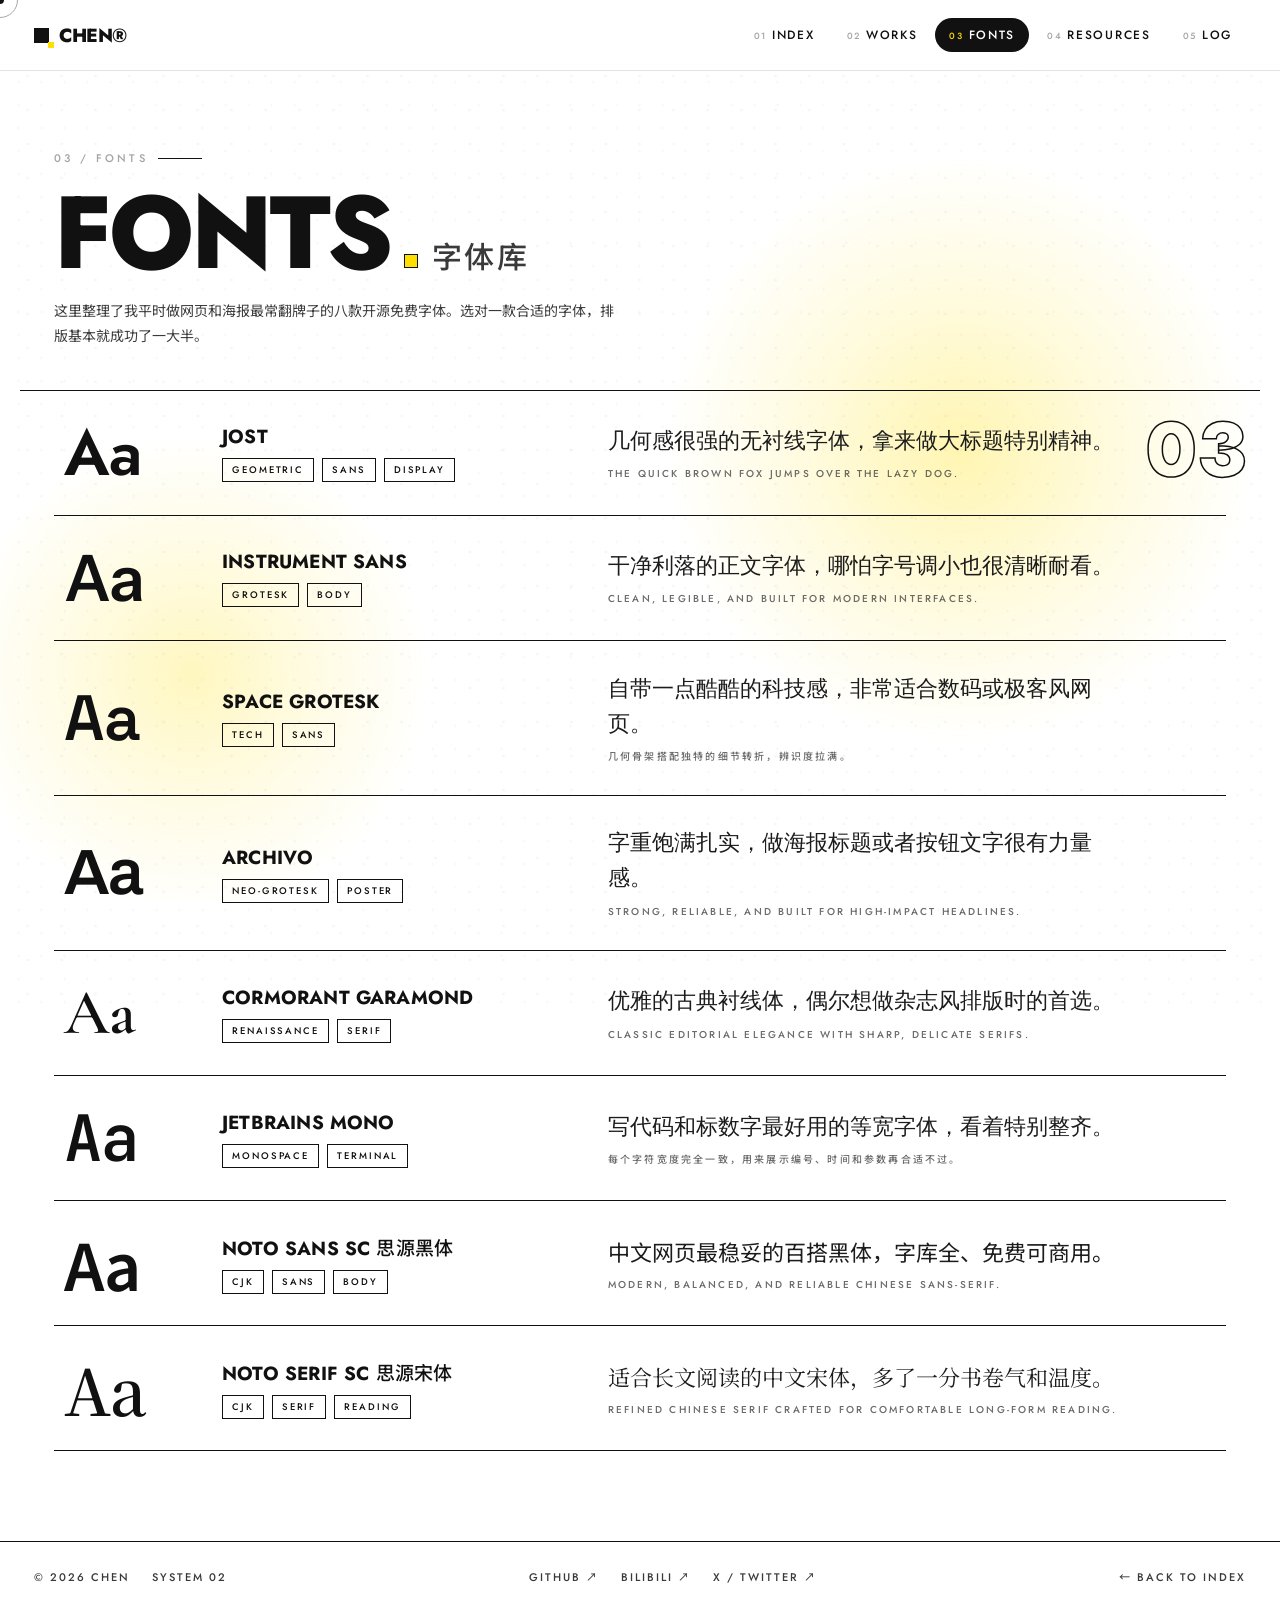
==== commit 46f194e9: "fix: 修复首页反重力粒子场层级遮挡与site.css强缓存问题，增强粒子胶囊对比度" ====
--- a/fonts.html
+++ b/fonts.html
@@ -16,7 +16,7 @@
 <link href="https://fonts.googleapis.com" rel="preconnect">
 <link crossorigin href="https://fonts.gstatic.com" rel="preconnect">
 <link href="https://fonts.googleapis.com/css2?family=Jost:wght@400;500;600;700;800&family=Instrument+Sans:wght@400;500;600&family=Space+Grotesk:wght@400;500;700&family=Archivo:wght@400;500;700&family=Cormorant+Garamond:wght@500;600&family=JetBrains+Mono:wght@400;500&family=Noto+Sans+SC:wght@400;500;700&family=Noto+Serif+SC:wght@500;600&display=swap" rel="stylesheet">
-<link rel="stylesheet" href="assets/site.css">
+<link rel="stylesheet" href="assets/site.css?v=2">
 <style>
 /* ================= FONT LIST ================= */
 .font-list{position:relative;z-index:2;max-width:1240px;margin:0 auto;padding:0 34px 90px;border-top:1.5px solid var(--ink)}
--- a/assets/site.css
+++ b/assets/site.css
@@ -45,11 +45,13 @@
   -ms-overflow-style: none;
 }
 ::-webkit-scrollbar { display: none; }
-html, body {
+html {
   background: var(--bg);
   color: var(--ink);
 }
 body {
+  background: transparent;
+  color: var(--ink);
   font-family: var(--sans);
   -webkit-font-smoothing: antialiased;
   min-height: 100vh;
@@ -258,7 +260,7 @@
 .dot-matrix-bg {
   position: fixed;
   inset: -12%;
-  z-index: -2;
+  z-index: 0;
   pointer-events: none;
   background-image: radial-gradient(circle, rgba(0,0,0,.5) 1.5px, transparent 1.6px);
   background-size: 34px 34px;
@@ -277,13 +279,13 @@
 .bg-glow {
   position: fixed;
   inset: 0;
-  z-index: -1;
+  z-index: 0;
   pointer-events: none;
-  mix-blend-mode: soft-light;
-  opacity: .88;
+  mix-blend-mode: multiply;
+  opacity: .55;
   background:
-    radial-gradient(circle 420px at var(--glow-x, 80%) var(--glow-y, 20%), rgba(255,222,0,.65) 0%, rgba(255,222,0,.28) 38%, rgba(255,222,0,0) 70%),
-    radial-gradient(circle 340px at var(--glow-x2, 15%) var(--glow-y2, 85%), rgba(255,222,0,.55) 0%, rgba(255,222,0,.22) 38%, rgba(255,222,0,0) 70%);
+    radial-gradient(circle 420px at var(--glow-x, 80%) var(--glow-y, 20%), rgba(255,222,0,.55) 0%, rgba(255,222,0,.22) 38%, rgba(255,222,0,0) 70%),
+    radial-gradient(circle 340px at var(--glow-x2, 15%) var(--glow-y2, 85%), rgba(255,222,0,.45) 0%, rgba(255,222,0,.18) 38%, rgba(255,222,0,0) 70%);
 }
 
 /* ================= PAGE MARKER ================= */
